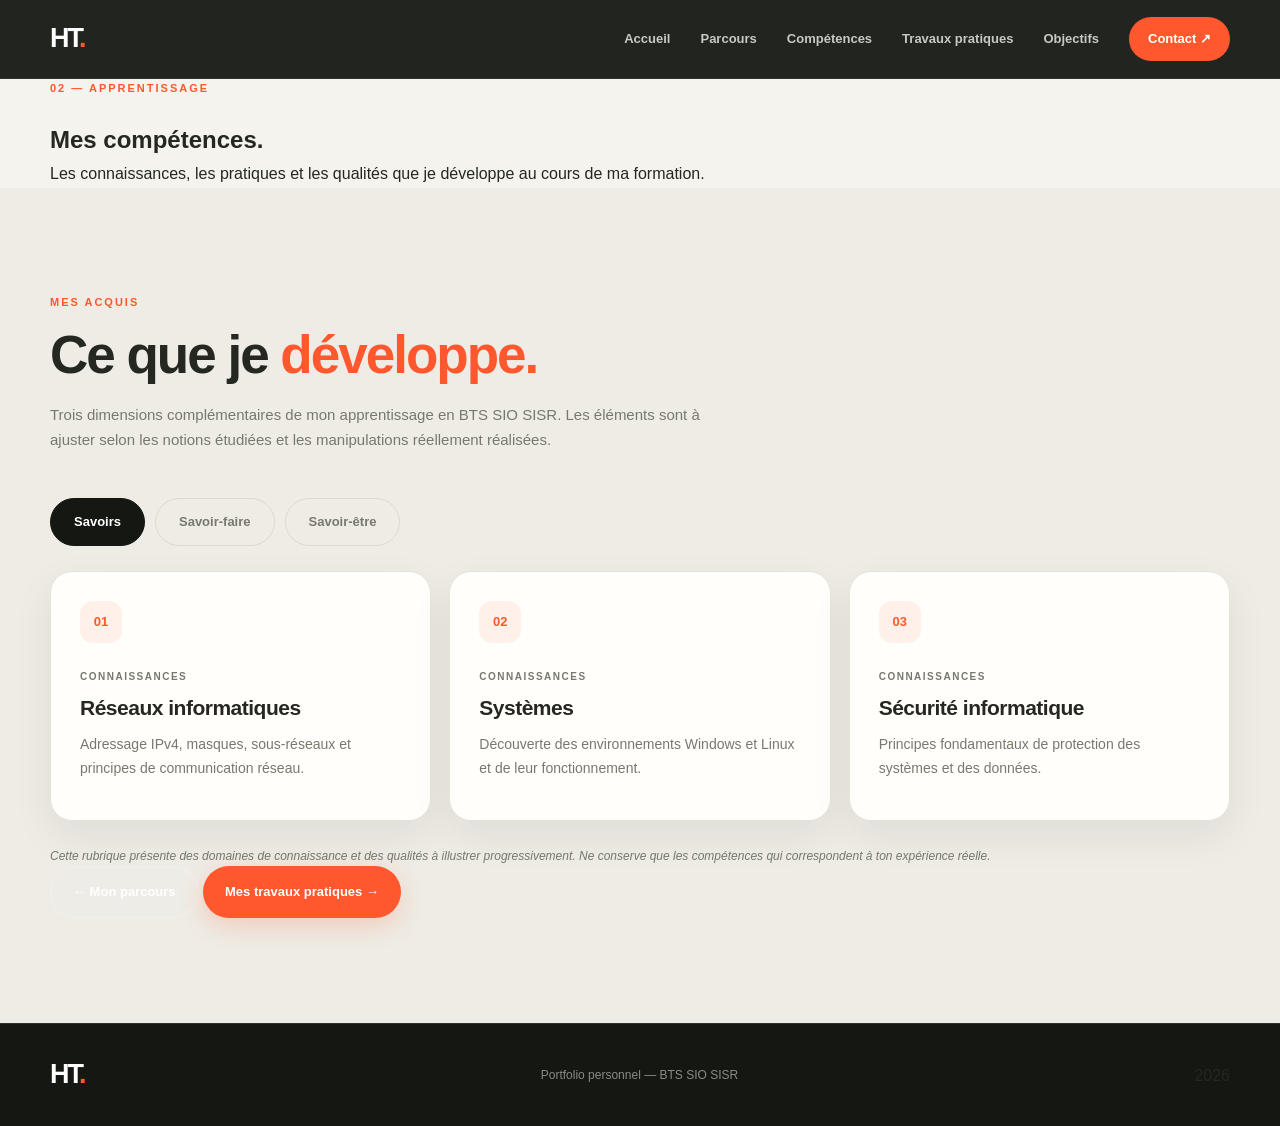
==== competences.html @ de810192 "Add competences.html with initial content" ====
<!DOCTYPE html>
<html lang="fr">
<head>
    <meta charset="UTF-8">
    <meta name="viewport" content="width=device-width, initial-scale=1.0">
    <meta name="description" content="Compétences développées par Hippolyte Tréhorel en BTS SIO SISR.">
    <title>Mes compétences — Hippolyte Tréhorel</title>
    <link rel="stylesheet" href="style.css">
</head>

<body>

<header class="header">
    <div class="container nav-container">
        <a href="index.html" class="logo">HT<span>.</span></a>
        <nav class="navigation" aria-label="Navigation principale">
            <a href="index.html">Accueil</a>
            <a href="parcours.html">Parcours</a>
            <a href="competences.html" class="active">Compétences</a>
            <a href="travaux.html">Travaux pratiques</a>
            <a href="objectifs.html">Objectifs</a>
            <a href="contact.html" class="nav-cta">Contact ↗</a>
        </nav>
    </div>
</header>

<main>

    <section class="page-banner">
        <div class="container">
            <p class="eyebrow">02 — APPRENTISSAGE</p>
            <h1>Mes <span>compétences.</span></h1>
            <p>
                Les connaissances, les pratiques et les qualités
                que je développe au cours de ma formation.
            </p>
        </div>
    </section>

    <section class="section section-soft">
        <div class="container">

            <div class="section-heading">
                <p class="eyebrow">MES ACQUIS</p>
                <h2>Ce que je <span>développe.</span></h2>
                <p class="section-intro">
                    Trois dimensions complémentaires de mon apprentissage
                    en BTS SIO SISR. Les éléments sont à ajuster selon
                    les notions étudiées et les manipulations réellement réalisées.
                </p>
            </div>

            <div class="competence-tabs" role="tablist" aria-label="Catégories de compétences">

                <button class="competence-tab active"
                        id="tab-savoirs"
                        type="button"
                        role="tab"
                        aria-selected="true"
                        aria-controls="panel-savoirs"
                        data-target="panel-savoirs">
                    Savoirs
                </button>

                <button class="competence-tab"
                        id="tab-savoir-faire"
                        type="button"
                        role="tab"
                        aria-selected="false"
                        aria-controls="panel-savoir-faire"
                        data-target="panel-savoir-faire"
                        tabindex="-1">
                    Savoir-faire
                </button>

                <button class="competence-tab"
                        id="tab-savoir-etre"
                        type="button"
                        role="tab"
                        aria-selected="false"
                        aria-controls="panel-savoir-etre"
                        data-target="panel-savoir-etre"
                        tabindex="-1">
                    Savoir-être
                </button>

            </div>

            <div class="competence-panel active"
                 id="panel-savoirs"
                 role="tabpanel"
                 aria-labelledby="tab-savoirs">

                <article class="content-card competence-item">
                    <span class="skill-number">01</span>
                    <p class="card-label">CONNAISSANCES</p>
                    <h3>Réseaux informatiques</h3>
                    <p>Adressage IPv4, masques, sous-réseaux et principes de communication réseau.</p>
                </article>

                <article class="content-card competence-item">
                    <span class="skill-number">02</span>
                    <p class="card-label">CONNAISSANCES</p>
                    <h3>Systèmes</h3>
                    <p>Découverte des environnements Windows et Linux et de leur fonctionnement.</p>
                </article>

                <article class="content-card competence-item">
                    <span class="skill-number">03</span>
                    <p class="card-label">CONNAISSANCES</p>
                    <h3>Sécurité informatique</h3>
                    <p>Principes fondamentaux de protection des systèmes et des données.</p>
                </article>

            </div>

            <div class="competence-panel"
                 id="panel-savoir-faire"
                 role="tabpanel"
                 aria-labelledby="tab-savoir-faire"
                 hidden>

                <article class="content-card competence-item">
                    <span class="skill-number">01</span>
                    <p class="card-label">PRATIQUE</p>
                    <h3>Adressage et configuration réseau</h3>
                    <p>Présenter ici les exercices de calcul et les configurations réseau réellement effectués.</p>
                </article>

                <article class="content-card competence-item">
                    <span class="skill-number">02</span>
                    <p class="card-label">PRATIQUE</p>
                    <h3>Environnement virtualisé</h3>
                    <p>Décrire les installations et manipulations de machines virtuelles réalisées en cours.</p>
                </article>

                <article class="content-card competence-item">
                    <span class="skill-number">03</span>
                    <p class="card-label">PRATIQUE</p>
                    <h3>Diagnostic</h3>
                    <p>Ajouter les outils et méthodes de diagnostic que tu as effectivement utilisés.</p>
                </article>

            </div>

            <div class="competence-panel"
                 id="panel-savoir-etre"
                 role="tabpanel"
                 aria-labelledby="tab-savoir-etre"
                 hidden>

                <article class="content-card competence-item">
                    <span class="skill-number">01</span>
                    <p class="card-label">QUALITÉ</p>
                    <h3>Rigueur</h3>
                    <p>Suivre une méthode et respecter les consignes lors des activités.</p>
                </article>

                <article class="content-card competence-item">
                    <span class="skill-number">02</span>
                    <p class="card-label">QUALITÉ</p>
                    <h3>Esprit d'équipe</h3>
                    <p>Échanger des informations et collaborer pour mener une tâche à bien.</p>
                </article>

                <article class="content-card competence-item">
                    <span class="skill-number">03</span>
                    <p class="card-label">QUALITÉ</p>
                    <h3>Adaptabilité</h3>
                    <p>S'adapter à de nouveaux outils, environnements et situations.</p>
                </article>

            </div>

            <p class="disclaimer">
                Cette rubrique présente des domaines de connaissance et des qualités
                à illustrer progressivement. Ne conserve que les compétences
                qui correspondent à ton expérience réelle.
            </p>

            <div class="page-navigation">
                <a href="parcours.html" class="button button-secondary">← Mon parcours</a>
                <a href="travaux.html" class="button button-primary">Mes travaux pratiques →</a>
            </div>

        </div>
    </section>

</main>

<footer class="footer">
    <div class="container footer-content">
        <a href="index.html" class="logo">HT<span>.</span></a>
        <p>Portfolio personnel — BTS SIO SISR</p>
    </div>
</footer>

<script src="script.js"></script>
</body>
</html>
---- style.css ----
/* =========================================================
   PORTFOLIO — HIPPOlyte TRÉHOREL
   BTS SIO SISR
   Refonte complète — Bento Grid
   ========================================================= */

/* ---------- 1. VARIABLES ---------- */

:root {
    --orange: #ff572e;
    --orange-light: #ff805c;
    --orange-dark: #d83e1c;

    --dark: #151713;
    --dark-soft: #20231e;
    --dark-card: #292d26;

    --cream: #f5f3ed;
    --white: #ffffff;
    --surface: #fffefa;
    --surface-soft: #eeece5;

    --text: #252820;
    --muted: #77796f;
    --border: #e6e3da;

    --radius: 22px;
    --radius-small: 13px;

    --shadow: 0 15px 40px rgba(26, 29, 22, 0.07);
    --shadow-hover: 0 22px 50px rgba(26, 29, 22, 0.13);

    --transition: 0.3s ease;
}

/* ---------- 2. BASE ---------- */

* {
    margin: 0;
    padding: 0;
    box-sizing: border-box;
}

html {
    scroll-behavior: smooth;
    scroll-padding-top: 100px;
}

body {
    font-family: "Segoe UI", Arial, sans-serif;
    background: var(--cream);
    color: var(--text);
    line-height: 1.7;
    overflow-x: hidden;
}

a {
    color: inherit;
    text-decoration: none;
}

button {
    font: inherit;
}

button,
a,
summary {
    -webkit-tap-highlight-color: transparent;
}

button:focus-visible,
a:focus-visible,
summary:focus-visible {
    outline: 3px solid var(--orange);
    outline-offset: 4px;
}

.container {
    width: min(1180px, calc(100% - 48px));
    margin: 0 auto;
}

::selection {
    background: var(--orange);
    color: white;
}

/* ---------- 3. NAVIGATION ---------- */

.header {
    position: sticky;
    top: 0;
    z-index: 1000;
    background: rgba(21, 23, 19, 0.94);
    backdrop-filter: blur(18px);
    border-bottom: 1px solid rgba(255, 255, 255, 0.08);
}

.nav-container {
    min-height: 78px;
    display: flex;
    align-items: center;
    justify-content: space-between;
    gap: 30px;
}

.logo {
    color: white;
    font-size: 27px;
    font-weight: 900;
    letter-spacing: -2px;
}

.logo span {
    color: var(--orange);
}

.navigation {
    display: flex;
    align-items: center;
    gap: 30px;
}

.navigation a {
    position: relative;
    color: #c8c9c2;
    font-size: 13px;
    font-weight: 650;
    transition: color var(--transition);
}

.navigation a:not(.nav-cta)::after {
    content: "";
    position: absolute;
    left: 0;
    bottom: -7px;
    width: 0;
    height: 2px;
    background: var(--orange);
    transition: width var(--transition);
}

.navigation a:hover {
    color: white;
}

.navigation a:hover::after {
    width: 100%;
}

.navigation .nav-cta {
    padding: 11px 19px;
    border-radius: 50px;
    background: var(--orange);
    color: white;
    transition: background var(--transition), transform var(--transition);
}

.navigation .nav-cta:hover {
    background: var(--orange-dark);
    transform: translateY(-3px);
}

/* ---------- 4. ACCUEIL ---------- */

.hero {
    position: relative;
    min-height: 680px;
    padding: 100px 0 35px;
    overflow: hidden;
    color: white;
    background:
        radial-gradient(circle at 80% 30%, rgba(255, 87, 46, 0.17), transparent 32%),
        radial-gradient(circle at 10% 90%, rgba(255, 87, 46, 0.08), transparent 30%),
        var(--dark);
}

.hero::before {
    content: "";
    position: absolute;
    width: 480px;
    height: 480px;
    right: -180px;
    top: 70px;
    border: 1px solid rgba(255, 87, 46, 0.18);
    border-radius: 50%;
    pointer-events: none;
}

.hero::after {
    content: "";
    position: absolute;
    width: 340px;
    height: 340px;
    right: -110px;
    top: 140px;
    border: 1px solid rgba(255, 255, 255, 0.08);
    border-radius: 50%;
    pointer-events: none;
}

.hero-layout {
    position: relative;
    z-index: 2;
    display: grid;
    grid-template-columns: 1.3fr 0.7fr;
    align-items: center;
    gap: 75px;
}

.hero-content {
    max-width: 700px;
}

.eyebrow {
    display: flex;
    align-items: center;
    gap: 11px;
    margin-bottom: 22px;
    color: var(--orange);
    font-size: 11px;
    font-weight: 850;
    letter-spacing: 2px;
    text-transform: uppercase;
}

.status-dot {
    width: 9px;
    height: 9px;
    flex-shrink: 0;
    border-radius: 50%;
    background: var(--orange);
    box-shadow: 0 0 0 5px rgba(255, 87, 46, 0.14);
    animation: pulse 2s infinite;
}

.hero h1 {
    margin-bottom: 20px;
    font-size: clamp(60px, 8vw, 105px);
    line-height: 0.98;
    font-weight: 900;
    letter-spacing: -6px;
}

.hero h1 span {
    color: var(--orange);
}

.hero-role {
    margin-bottom: 20px;
    color: #eeeeea;
    font-size: clamp(19px, 2.3vw, 25px);
    line-height: 1.4;
    font-weight: 650;
}

.hero-description {
    max-width: 540px;
    margin-bottom: 32px;
    color: #aeb0a8;
    font-size: 15px;
}

.hero-actions {
    display: flex;
    flex-wrap: wrap;
    gap: 13px;
}

/* ---------- 5. BOUTONS ---------- */

.button {
    display: inline-flex;
    align-items: center;
    justify-content: center;
    gap: 15px;
    min-height: 52px;
    padding: 13px 22px;
    border-radius: 50px;
    font-size: 13px;
    font-weight: 750;
    transition:
        transform var(--transition),
        background var(--transition),
        box-shadow var(--transition);
}

.button:hover {
    transform: translateY(-4px);
}

.button-primary {
    background: var(--orange);
    color: white;
    box-shadow: 0 8px 25px rgba(255, 87, 46, 0.22);
}

.button-primary:hover {
    background: var(--orange-dark);
    box-shadow: 0 12px 30px rgba(255, 87, 46, 0.3);
}

.button-secondary {
    border: 1px solid rgba(255, 255, 255, 0.2);
    color: white;
    background: rgba(255, 255, 255, 0.04);
}

.button-secondary:hover {
    background: rgba(255, 255, 255, 0.12);
}

/* ---------- 6. CARTE ACCUEIL ---------- */

.hero-card {
    position: relative;
    min-height: 440px;
    padding: 30px;
    display: flex;
    flex-direction: column;
    justify-content: space-between;
    overflow: hidden;
    border: 1px solid rgba(255, 255, 255, 0.12);
    border-radius: 28px;
    background:
        linear-gradient(145deg, rgba(255, 255, 255, 0.1), transparent 60%),
        var(--dark-soft);
    box-shadow: 0 25px 70px rgba(0, 0, 0, 0.2);
    transition: transform 0.4s ease;
}

.hero-card:hover {
    transform: translateY(-9px) rotate(1deg);
}

.hero-card::before {
    content: "";
    position: absolute;
    width: 230px;
    height: 230px;
    right: -90px;
    bottom: 30px;
    border: 35px solid rgba(255, 87, 46, 0.09);
    border-radius: 50%;
}

.card-topline {
    display: flex;
    justify-content: space-between;
    color: #aeb0a8;
    font-size: 10px;
    font-weight: 800;
    letter-spacing: 1.5px;
}

.card-index {
    color: var(--orange);
}

.hero-monogram {
    position: relative;
    z-index: 1;
    color: white;
    font-size: clamp(90px, 12vw, 145px);
    font-weight: 950;
    line-height: 1;
    letter-spacing: -12px;
}

.hero-monogram span {
    color: var(--orange);
}

.hero-card-info {
    position: relative;
    z-index: 1;
}

.card-label {
    margin-bottom: 9px;
    color: var(--muted);
    font-size: 10px;
    font-weight: 850;
    letter-spacing: 1.5px;
}

.hero-card .card-label {
    color: #a4a69e;
}

.hero-card-info h2 {
    font-size: 38px;
    line-height: 1.2;
}

.hero-card-info > p:not(.card-label) {
    color: #d1d2cb;
}

.card-separator {
    width: 100%;
    height: 1px;
    margin: 20px 0;
    background: rgba(255, 255, 255, 0.13);
}

.hero-card-info .orientation {
    color: var(--orange);
    font-size: 14px;
    font-weight: 750;
}

.card-decoration {
    position: relative;
    z-index: 1;
    margin-top: 25px;
    color: #777b70;
    font-size: 9px;
    letter-spacing: 2px;
}

.hero-footer {
    position: relative;
    z-index: 2;
    display: flex;
    justify-content: space-between;
    align-items: center;
    margin-top: 85px;
    padding-top: 22px;
    border-top: 1px solid rgba(255, 255, 255, 0.12);
    color: #999c92;
    font-size: 10px;
    font-weight: 750;
    letter-spacing: 1.5px;
}

.hero-footer a {
    color: white;
    transition: color var(--transition);
}

.hero-footer a:hover {
    color: var(--orange);
}

/* ---------- 7. SECTIONS ---------- */

.section {
    padding: 105px 0;
    background: var(--cream);
}

.section-soft {
    background: var(--surface-soft);
}

.section-heading {
    max-width: 760px;
    margin-bottom: 45px;
}

.section-heading .eyebrow {
    margin-bottom: 14px;
}

.section-heading h2 {
    font-size: clamp(34px, 5vw, 53px);
    line-height: 1.12;
    font-weight: 900;
    letter-spacing: -2px;
}

.section-heading h2 span {
    color: var(--orange);
}

.section-intro {
    max-width: 650px;
    margin-top: 17px;
    color: var(--muted);
    font-size: 15px;
}

/* ---------- 8. PROFIL ---------- */

.profile-layout {
    display: grid;
    grid-template-columns: 1.5fr 0.8fr;
    gap: 25px;
    align-items: stretch;
}

.profile-text {
    padding: 35px;
    border: 1px solid var(--border);
    border-radius: var(--radius);
    background: var(--surface);
    box-shadow: var(--shadow);
}

.profile-text p {
    color: #5d6056;
    font-size: 16px;
}

.profile-text p + p {
    margin-top: 20px;
}

.profile-highlight {
    position: relative;
    display: flex;
    flex-direction: column;
    justify-content: center;
    min-height: 220px;
    padding: 35px;
    overflow: hidden;
    border-radius: var(--radius);
    background: var(--orange);
    color: white;
}

.profile-highlight::after {
    content: "";
    position: absolute;
    width: 190px;
    height: 190px;
    right: -65px;
    bottom: -90px;
    border: 30px solid rgba(255, 255, 255, 0.12);
    border-radius: 50%;
}

.highlight-number {
    position: relative;
    z-index: 1;
    font-size: 65px;
    font-weight: 950;
    letter-spacing: -4px;
    line-height: 1.1;
}

.profile-highlight p {
    position: relative;
    z-index: 1;
    max-width: 240px;
    margin-top: 10px;
    color: rgba(255, 255, 255, 0.9);
    font-size: 14px;
    font-weight: 650;
}

/* ---------- 9. COMPÉTENCES ---------- */

.competence-tabs {
    display: flex;
    flex-wrap: wrap;
    gap: 10px;
    margin-bottom: 25px;
}

.competence-tab {
    padding: 12px 23px;
    border: 1px solid #dcd9d0;
    border-radius: 50px;
    background: transparent;
    color: var(--muted);
    cursor: pointer;
    font-size: 13px;
    font-weight: 750;
    transition: all var(--transition);
}

.competence-tab:hover {
    border-color: var(--orange);
    color: var(--orange);
}

.competence-tab.active {
    border-color: var(--dark);
    background: var(--dark);
    color: white;
}

.competence-panel {
    display: grid;
    grid-template-columns: repeat(3, minmax(0, 1fr));
    gap: 18px;
}

.competence-panel[hidden] {
    display: none !important;
}

.content-card {
    position: relative;
    border: 1px solid var(--border);
    border-radius: var(--radius);
    background: var(--surface);
    box-shadow: var(--shadow);
    transition:
        transform var(--transition),
        box-shadow var(--transition),
        border-color var(--transition);
}

.content-card:hover {
    transform: translateY(-7px);
    border-color: rgba(255, 87, 46, 0.45);
    box-shadow: var(--shadow-hover);
}

.competence-item {
    min-height: 250px;
    padding: 29px;
    overflow: hidden;
}

.skill-number {
    display: inline-flex;
    align-items: center;
    justify-content: center;
    width: 42px;
    height: 42px;
    margin-bottom: 25px;
    border-radius: 13px;
    background: #fff0e9;
    color: var(--orange);
    font-size: 13px;
    font-weight: 900;
}

.competence-item h3 {
    margin-bottom: 12px;
    font-size: 21px;
    line-height: 1.3;
    letter-spacing: -0.5px;
}

.competence-item > p:last-child {
    color: var(--muted);
    font-size: 14px;
}

/* ---------- 10. TRAVAUX PRATIQUES ---------- */

.tp-grid {
    display: grid;
    grid-template-columns: repeat(2, minmax(0, 1fr));
    gap: 18px;
    align-items: start;
}

.tp-card {
    overflow: hidden;
}

.tp-card summary {
    display: grid;
    grid-template-columns: 65px 1fr 35px;
    align-items: center;
    gap: 12px;
    min-height: 105px;
    padding: 22px;
    list-style: none;
    cursor: pointer;
}

.tp-card summary::-webkit-details-marker {
    display: none;
}

.tp-number {
    display: inline-flex;
    align-items: center;
    justify-content: center;
    width: 60px;
    height: 42px;
    border-radius: 10px;
    background: #fff0e9;
    color: var(--orange);
    font-size: 11px;
    font-weight: 900;
}

.tp-title {
    font-size: 16px;
    font-weight: 800;
    line-height: 1.4;
}

.tp-plus {
    display: flex;
    align-items: center;
    justify-content: center;
    width: 32px;
    height: 32px;
    border-radius: 50%;
    background: var(--dark);
    color: white;
    font-size: 20px;
    transition: transform var(--transition), background var(--transition);
}

.tp-card[open] .tp-plus {
    transform: rotate(45deg);
    background: var(--orange);
}

.tp-content {
    padding: 0 25px 25px;
    border-top: 1px solid var(--border);
    animation: appear 0.3s ease;
}

.tp-content p {
    margin-top: 15px;
    color: var(--muted);
    font-size: 14px;
}

.tp-content strong {
    color: var(--text);
}

.tp-content ul {
    margin: 8px 0 10px 20px;
    color: var(--muted);
    font-size: 14px;
}

.tp-content li {
    margin: 5px 0;
    padding-left: 4px;
}

.tp-status {
    display: inline-block;
    margin-top: 18px;
    padding: 7px 12px;
    border-radius: 50px;
    background: #fff0e9;
    color: var(--orange-dark);
    font-size: 10px;
    font-weight: 800;
    letter-spacing: 0.5px;
}

.project-guidance {
    display: flex;
    align-items: flex-start;
    gap: 20px;
    margin-top: 25px;
    padding: 27px;
    border: 1px solid rgba(255, 87, 46, 0.2);
    border-radius: var(--radius);
    background: #fff4ee;
}

.guidance-icon {
    display: flex;
    flex-shrink: 0;
    align-items: center;
    justify-content: center;
    width: 42px;
    height: 42px;
    border-radius: 13px;
    background: var(--orange);
    color: white;
    font-size: 25px;
    font-weight: 700;
}

.project-guidance h3 {
    margin-bottom: 5px;
    font-size: 17px;
}

.project-guidance p {
    color: #77746c;
    font-size: 14px;
}

/* ---------- 11. FORMATION ---------- */

.formation-grid {
    display: grid;
    grid-template-columns: repeat(2, minmax(0, 1fr));
    gap: 18px;
}

.formation-card {
    min-height: 275px;
    padding: 32px;
}

.formation-card h3 {
    max-width: 470px;
    margin-bottom: 15px;
    font-size: 23px;
    line-height: 1.35;
    letter-spacing: -0.7px;
}

.formation-card > p:not(.card-label) {
    margin-top: 10px;
    color: var(--muted);
    font-size: 14px;
}

.formation-card .formation-option {
    display: inline-block;
    padding: 6px 12px;
    border-radius: 50px;
    background: #fff0e9;
    color: var(--orange-dark);
    font-size: 12px;
    font-weight: 800;
}

/* ---------- 12. CERTIFICATIONS ---------- */

.certifications-block {
    margin-top: 70px;
}

.compact-heading {
    margin-bottom: 25px;
}

.compact-heading h3 {
    font-size: 26px;
    font-weight: 850;
    letter-spacing: -0.8px;
}

.certification-list {
    display: grid;
    grid-template-columns: repeat(2, minmax(0, 1fr));
    gap: 15px;
}

.certification-card {
    display: flex;
    align-items: center;
    gap: 20px;
    min-height: 105px;
    padding: 20px;
    border: 1px solid var(--border);
    border-radius: 17px;
    background: var(--surface);
    transition: transform var(--transition), box-shadow var(--transition);
}

.certification-card:hover {
    transform: translateX(5px);
    box-shadow: var(--shadow);
}

.certification-acronym {
    display: flex;
    flex-shrink: 0;
    align-items: center;
    justify-content: center;
    min-width: 76px;
    min-height: 54px;
    padding: 8px;
    border-radius: 12px;
    background: var(--dark);
    color: white;
    font-size: 14px;
    font-weight: 900;
}

.certification-card h4 {
    font-size: 14px;
    line-height: 1.5;
}

/* ---------- 13. OBJECTIFS ---------- */

.objectifs-grid {
    display: grid;
    grid-template-columns: repeat(3, minmax(0, 1fr));
    gap: 18px;
}

.objectif-card {
    min-height: 280px;
    padding: 30px;
    overflow: hidden;
}

.objectif-number {
    display: block;
    margin-bottom: 28px;
    color: var(--orange);
    font-size: 45px;
    font-weight: 950;
    line-height: 1;
    letter-spacing: -3px;
}

.objectif-card h3 {
    margin-bottom: 13px;
    font-size: 21px;
    line-height: 1.3;
}

.objectif-card > p:last-child {
    color: var(--muted);
    font-size: 14px;
}

.disclaimer {
    margin-top: 25px;
    color: var(--muted);
    font-size: 12px;
    font-style: italic;
}

/* ---------- 14. CONTACT ---------- */

.contact-section {
    padding-top: 40px;
    padding-bottom: 100px;
}

.contact-panel {
    position: relative;
    display: flex;
    align-items: center;
    justify-content: space-between;
    gap: 40px;
    padding: 65px;
    overflow: hidden;
    border-radius: 28px;
    background:
        radial-gradient(circle at 90% 10%, rgba(255, 87, 46, 0.2), transparent 30%),
        var(--dark);
    color: white;
}

.contact-panel::after {
    content: "";
    position: absolute;
    right: -100px;
    bottom: -170px;
    width: 350px;
    height: 350px;
    border: 45px solid rgba(255, 87, 46, 0.08);
    border-radius: 50%;
    pointer-events: none;
}

.contact-panel > div,
.contact-panel > a {
    position: relative;
    z-index: 1;
}

.contact-panel h2 {
    margin-bottom: 15px;
    font-size: clamp(34px, 5vw, 52px);
    line-height: 1.1;
    font-weight: 900;
    letter-spacing: -2px;
}

.contact-panel h2 span {
    color: var(--orange);
}

.contact-panel > div > p:last-child {
    max-width: 500px;
    color: #aeb0a8;
    font-size: 14px;
}

/* ---------- 15. FOOTER ---------- */

.footer {
    padding: 28px 0;
    background: var(--dark);
    border-top: 1px solid rgba(255, 255, 255, 0.1);
}

.footer-content {
    display: flex;
    align-items: center;
    justify-content: space-between;
    gap: 20px;
}

.footer-content p {
    color: #898c83;
    font-size: 12px;
}

/* ---------- 16. ANIMATIONS ---------- */

@keyframes pulse {
    0%, 100% {
        box-shadow: 0 0 0 5px rgba(255, 87, 46, 0.14);
    }
    50% {
        box-shadow: 0 0 0 9px rgba(255, 87, 46, 0.03);
    }
}

@keyframes appear {
    from {
        opacity: 0;
        transform: translateY(-8px);
    }
    to {
        opacity: 1;
        transform: translateY(0);
    }
}

/* ---------- 17. RESPONSIVE TABLETTE ---------- */

@media (max-width: 950px) {
    .container {
        width: min(100% - 38px, 760px);
    }

    .navigation {
        gap: 16px;
    }

    .navigation a {
        font-size: 11px;
    }

    .hero {
        padding-top: 75px;
    }

    .hero-layout {
        grid-template-columns: 1fr 0.8fr;
        gap: 30px;
    }

    .hero-card {
        min-height: 390px;
        padding: 23px;
    }

    .hero h1 {
        font-size: clamp(55px, 8vw, 75px);
        letter-spacing: -4px;
    }

    .competence-panel,
    .objectifs-grid {
        grid-template-columns: repeat(2, minmax(0, 1fr));
    }

    .contact-panel {
        padding: 45px;
    }
}

/* ---------- 18. RESPONSIVE MOBILE ---------- */

@media (max-width: 650px) {
    html {
        scroll-padding-top: 125px;
    }

    .container {
        width: calc(100% - 30px);
    }

    .nav-container {
        min-height: auto;
        padding: 14px 0;
        align-items: flex-start;
        flex-direction: column;
        gap: 12px;
    }

    .logo {
        font-size: 24px;
    }

    .navigation {
        width: 100%;
        gap: 8px;
        overflow-x: auto;
        padding-bottom: 5px;
        scrollbar-width: thin;
    }

    .navigation a {
        flex-shrink: 0;
        font-size: 11px;
    }

    .navigation .nav-cta {
        padding: 8px 13px;
    }

    .hero {
        min-height: auto;
        padding: 65px 0 25px;
    }

    .hero-layout {
        grid-template-columns: 1fr;
        gap: 40px;
    }

    .hero h1 {
        font-size: clamp(55px, 15vw, 80px);
        letter-spacing: -4px;
    }

    .hero-role {
        font-size: 19px;
    }

    .hero-description {
        font-size: 14px;
    }

    .hero-card {
        min-height: 340px;
    }

    .hero-monogram {
        font-size: 105px;
    }

    .hero-footer {
        margin-top: 45px;
        gap: 15px;
        font-size: 9px;
    }

    .section {
        padding: 70px 0;
    }

    .section-heading {
        margin-bottom: 30px;
    }

    .section-heading h2 {
        font-size: 35px;
        letter-spacing: -1.5px;
    }

    .profile-layout,
    .competence-panel,
    .tp-grid,
    .formation-grid,
    .certification-list,
    .objectifs-grid {
        grid-template-columns: 1fr;
    }

    .profile-text,
    .profile-highlight {
        padding: 25px;
    }

    .competence-item {
        min-height: auto;
    }

    .tp-card summary {
        grid-template-columns: 58px 1fr 30px;
        gap: 9px;
        padding: 17px;
    }

    .tp-number {
        width: 55px;
    }

    .tp-title {
        font-size: 14px;
    }

    .tp-content {
        padding: 0 18px 20px;
    }

    .project-guidance {
        padding: 20px;
        gap: 13px;
    }

    .formation-card {
        min-height: auto;
        padding: 25px;
    }

    .certifications-block {
        margin-top: 50px;
    }

    .certification-card {
        min-height: 90px;
        gap: 14px;
        padding: 15px;
    }

    .certification-acronym {
        min-width: 68px;
        min-height: 48px;
        font-size: 12px;
    }

    .objectif-card {
        min-height: auto;
    }

    .contact-section {
        padding-top: 10px;
        padding-bottom: 70px;
    }

    .contact-panel {
        align-items: flex-start;
        flex-direction: column;
        padding: 35px 25px;
        gap: 25px;
    }

    .contact-panel h2 {
        font-size: 36px;
    }

    .footer-content {
        align-items: flex-start;
        flex-direction: column;
        gap: 8px;
    }
}

/* ---------- 19. PETITS ÉCRANS ---------- */

@media (max-width: 380px) {
    .hero h1 {
        font-size: 52px;
    }

    .hero-actions {
        flex-direction: column;
        align-items: stretch;
    }

    .button {
        width: 100%;
    }

    .competence-tabs {
        gap: 6px;
    }

    .competence-tab {
        padding: 10px 15px;
        font-size: 12px;
    }

    .section-heading h2 {
        font-size: 31px;
    }
}

/* ---------- 20. ACCESSIBILITÉ ---------- */

@media (prefers-reduced-motion: reduce) {
    *,
    *::before,
    *::after {
        scroll-behavior: auto !important;
        animation-duration: 0.01ms !important;
        animation-iteration-count: 1 !important;
        transition-duration: 0.01ms !important;
    }
}
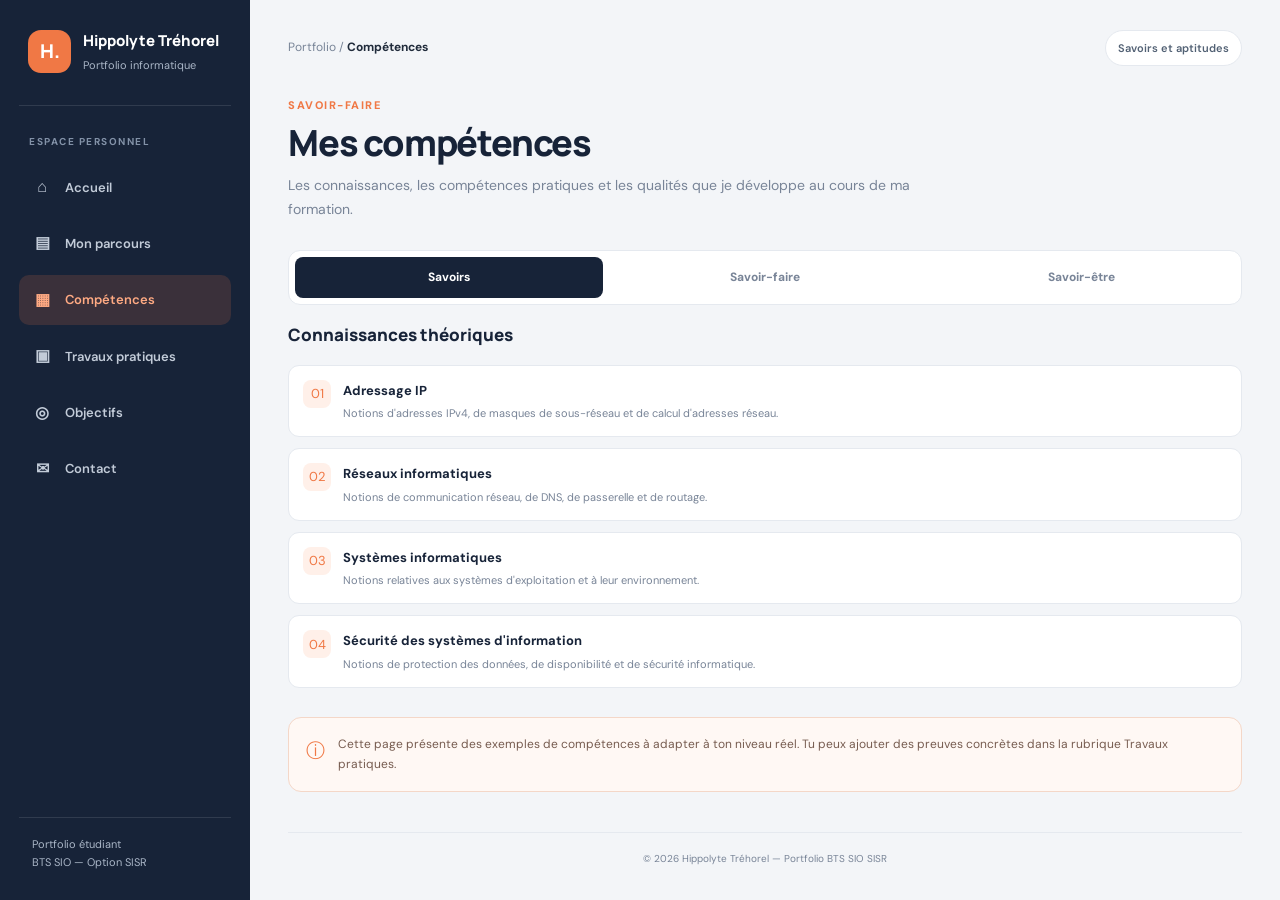
==== commit c3bd974a: "Refactor competences.html structure and content" ====
--- a/competences.html
+++ b/competences.html
@@ -2,200 +2,122 @@
 <!DOCTYPE html>
 <html lang="fr">
 <head>
-    <meta charset="UTF-8">
-    <meta name="viewport" content="width=device-width, initial-scale=1.0">
-    <meta name="description" content="Compétences développées par Hippolyte Tréhorel en BTS SIO SISR.">
-    <title>Mes compétences — Hippolyte Tréhorel</title>
-    <link rel="stylesheet" href="style.css">
+  <meta charset="UTF-8">
+  <meta name="viewport" content="width=device-width, initial-scale=1.0">
+  <meta name="description" content="Compétences d'Hippolyte Tréhorel en BTS SIO SISR.">
+  <title>Compétences | Hippolyte Tréhorel</title>
+  <link rel="stylesheet" href="style.css">
+  <script src="script.js" defer></script>
 </head>
+<body>
+<div class="app-layout">
+  <aside class="sidebar">
+    <a href="index.html" class="brand">
+      <span class="brand-logo">H.</span>
+      <span><span class="brand-name">Hippolyte Tréhorel</span><span class="brand-subtitle">Portfolio informatique</span></span>
+    </a>
+    <p class="nav-caption">Espace personnel</p>
+    <nav class="sidebar-nav">
+      <a href="index.html"><span class="nav-icon">⌂</span>Accueil</a>
+      <a href="parcours.html"><span class="nav-icon">▤</span>Mon parcours</a>
+      <a href="competences.html"><span class="nav-icon">▦</span>Compétences</a>
+      <a href="travaux.html"><span class="nav-icon">▣</span>Travaux pratiques</a>
+      <a href="objectifs.html"><span class="nav-icon">◎</span>Objectifs</a>
+      <a href="contact.html"><span class="nav-icon">✉</span>Contact</a>
+    </nav>
+    <div class="sidebar-bottom">Portfolio étudiant<br>BTS SIO — Option SISR</div>
+  </aside>
 
-<body>
+  <main class="main-content">
+    <header class="topbar">
+      <button class="mobile-menu-button" aria-label="Ouvrir le menu" aria-expanded="false">☰</button>
+      <div class="breadcrumb">Portfolio / <strong>Compétences</strong></div>
+      <div class="topbar-right"><span class="status-pill">Savoirs et aptitudes</span></div>
+    </header>
 
-<header class="header">
-    <div class="container nav-container">
-        <a href="index.html" class="logo">HT<span>.</span></a>
-        <nav class="navigation" aria-label="Navigation principale">
-            <a href="index.html">Accueil</a>
-            <a href="parcours.html">Parcours</a>
-            <a href="competences.html" class="active">Compétences</a>
-            <a href="travaux.html">Travaux pratiques</a>
-            <a href="objectifs.html">Objectifs</a>
-            <a href="contact.html" class="nav-cta">Contact ↗</a>
-        </nav>
-    </div>
-</header>
-
-<main>
-
-    <section class="page-banner">
-        <div class="container">
-            <p class="eyebrow">02 — APPRENTISSAGE</p>
-            <h1>Mes <span>compétences.</span></h1>
-            <p>
-                Les connaissances, les pratiques et les qualités
-                que je développe au cours de ma formation.
-            </p>
-        </div>
+    <section class="page-heading reveal">
+      <div class="page-eyebrow">Savoir-faire</div>
+      <h1>Mes compétences</h1>
+      <p>Les connaissances, les compétences pratiques et les qualités que je développe au cours de ma formation.</p>
     </section>
 
-    <section class="section section-soft">
-        <div class="container">
+    <section class="content-section reveal">
+      <div class="tabs" role="tablist" aria-label="Catégories de compétences">
+        <button class="tab-button active" id="tab-savoirs" type="button" role="tab" aria-selected="true" aria-controls="panel-savoirs" data-target="panel-savoirs">Savoirs</button>
+        <button class="tab-button" id="tab-savoir-faire" type="button" role="tab" aria-selected="false" aria-controls="panel-savoir-faire" data-target="panel-savoir-faire">Savoir-faire</button>
+        <button class="tab-button" id="tab-savoir-etre" type="button" role="tab" aria-selected="false" aria-controls="panel-savoir-etre" data-target="panel-savoir-etre">Savoir-être</button>
+      </div>
 
-            <div class="section-heading">
-                <p class="eyebrow">MES ACQUIS</p>
-                <h2>Ce que je <span>développe.</span></h2>
-                <p class="section-intro">
-                    Trois dimensions complémentaires de mon apprentissage
-                    en BTS SIO SISR. Les éléments sont à ajuster selon
-                    les notions étudiées et les manipulations réellement réalisées.
-                </p>
-            </div>
+      <section class="tab-panel" id="panel-savoirs" role="tabpanel" aria-labelledby="tab-savoirs">
+        <div class="section-title"><h2>Connaissances théoriques</h2></div>
+        <div class="skill-list">
+          <article class="skill-item">
+            <span class="skill-check">01</span>
+            <div><strong>Adressage IP</strong><p>Notions d'adresses IPv4, de masques de sous-réseau et de calcul d'adresses réseau.</p></div>
+          </article>
+          <article class="skill-item">
+            <span class="skill-check">02</span>
+            <div><strong>Réseaux informatiques</strong><p>Notions de communication réseau, de DNS, de passerelle et de routage.</p></div>
+          </article>
+          <article class="skill-item">
+            <span class="skill-check">03</span>
+            <div><strong>Systèmes informatiques</strong><p>Notions relatives aux systèmes d'exploitation et à leur environnement.</p></div>
+          </article>
+          <article class="skill-item">
+            <span class="skill-check">04</span>
+            <div><strong>Sécurité des systèmes d'information</strong><p>Notions de protection des données, de disponibilité et de sécurité informatique.</p></div>
+          </article>
+        </div>
+      </section>
 
-            <div class="competence-tabs" role="tablist" aria-label="Catégories de compétences">
+      <section class="tab-panel" id="panel-savoir-faire" role="tabpanel" aria-labelledby="tab-savoir-faire" hidden>
+        <div class="section-title"><h2>Compétences pratiques</h2></div>
+        <div class="skill-list">
+          <article class="skill-item">
+            <span class="skill-check">01</span>
+            <div><strong>Configuration réseau</strong><p>Réaliser des exercices de configuration et de vérification d'adresses IP.</p></div>
+          </article>
+          <article class="skill-item">
+            <span class="skill-check">02</span>
+            <div><strong>Utilisation du terminal</strong><p>Utiliser des commandes pour consulter et diagnostiquer une configuration réseau.</p></div>
+          </article>
+          <article class="skill-item">
+            <span class="skill-check">03</span>
+            <div><strong>Environnement virtualisé</strong><p>Découvrir l'utilisation de machines virtuelles dans un environnement de formation.</p></div>
+          </article>
+        </div>
+      </section>
 
-                <button class="competence-tab active"
-                        id="tab-savoirs"
-                        type="button"
-                        role="tab"
-                        aria-selected="true"
-                        aria-controls="panel-savoirs"
-                        data-target="panel-savoirs">
-                    Savoirs
-                </button>
-
-                <button class="competence-tab"
-                        id="tab-savoir-faire"
-                        type="button"
-                        role="tab"
-                        aria-selected="false"
-                        aria-controls="panel-savoir-faire"
-                        data-target="panel-savoir-faire"
-                        tabindex="-1">
-                    Savoir-faire
-                </button>
-
-                <button class="competence-tab"
-                        id="tab-savoir-etre"
-                        type="button"
-                        role="tab"
-                        aria-selected="false"
-                        aria-controls="panel-savoir-etre"
-                        data-target="panel-savoir-etre"
-                        tabindex="-1">
-                    Savoir-être
-                </button>
-
-            </div>
-
-            <div class="competence-panel active"
-                 id="panel-savoirs"
-                 role="tabpanel"
-                 aria-labelledby="tab-savoirs">
-
-                <article class="content-card competence-item">
-                    <span class="skill-number">01</span>
-                    <p class="card-label">CONNAISSANCES</p>
-                    <h3>Réseaux informatiques</h3>
-                    <p>Adressage IPv4, masques, sous-réseaux et principes de communication réseau.</p>
-                </article>
-
-                <article class="content-card competence-item">
-                    <span class="skill-number">02</span>
-                    <p class="card-label">CONNAISSANCES</p>
-                    <h3>Systèmes</h3>
-                    <p>Découverte des environnements Windows et Linux et de leur fonctionnement.</p>
-                </article>
-
-                <article class="content-card competence-item">
-                    <span class="skill-number">03</span>
-                    <p class="card-label">CONNAISSANCES</p>
-                    <h3>Sécurité informatique</h3>
-                    <p>Principes fondamentaux de protection des systèmes et des données.</p>
-                </article>
-
-            </div>
-
-            <div class="competence-panel"
-                 id="panel-savoir-faire"
-                 role="tabpanel"
-                 aria-labelledby="tab-savoir-faire"
-                 hidden>
-
-                <article class="content-card competence-item">
-                    <span class="skill-number">01</span>
-                    <p class="card-label">PRATIQUE</p>
-                    <h3>Adressage et configuration réseau</h3>
-                    <p>Présenter ici les exercices de calcul et les configurations réseau réellement effectués.</p>
-                </article>
-
-                <article class="content-card competence-item">
-                    <span class="skill-number">02</span>
-                    <p class="card-label">PRATIQUE</p>
-                    <h3>Environnement virtualisé</h3>
-                    <p>Décrire les installations et manipulations de machines virtuelles réalisées en cours.</p>
-                </article>
-
-                <article class="content-card competence-item">
-                    <span class="skill-number">03</span>
-                    <p class="card-label">PRATIQUE</p>
-                    <h3>Diagnostic</h3>
-                    <p>Ajouter les outils et méthodes de diagnostic que tu as effectivement utilisés.</p>
-                </article>
-
-            </div>
-
-            <div class="competence-panel"
-                 id="panel-savoir-etre"
-                 role="tabpanel"
-                 aria-labelledby="tab-savoir-etre"
-                 hidden>
-
-                <article class="content-card competence-item">
-                    <span class="skill-number">01</span>
-                    <p class="card-label">QUALITÉ</p>
-                    <h3>Rigueur</h3>
-                    <p>Suivre une méthode et respecter les consignes lors des activités.</p>
-                </article>
-
-                <article class="content-card competence-item">
-                    <span class="skill-number">02</span>
-                    <p class="card-label">QUALITÉ</p>
-                    <h3>Esprit d'équipe</h3>
-                    <p>Échanger des informations et collaborer pour mener une tâche à bien.</p>
-                </article>
-
-                <article class="content-card competence-item">
-                    <span class="skill-number">03</span>
-                    <p class="card-label">QUALITÉ</p>
-                    <h3>Adaptabilité</h3>
-                    <p>S'adapter à de nouveaux outils, environnements et situations.</p>
-                </article>
-
-            </div>
-
-            <p class="disclaimer">
-                Cette rubrique présente des domaines de connaissance et des qualités
-                à illustrer progressivement. Ne conserve que les compétences
-                qui correspondent à ton expérience réelle.
-            </p>
-
-            <div class="page-navigation">
-                <a href="parcours.html" class="button button-secondary">← Mon parcours</a>
-                <a href="travaux.html" class="button button-primary">Mes travaux pratiques →</a>
-            </div>
-
+      <section class="tab-panel" id="panel-savoir-etre" role="tabpanel" aria-labelledby="tab-savoir-etre" hidden>
+        <div class="section-title"><h2>Qualités professionnelles</h2></div>
+        <div class="skill-list">
+          <article class="skill-item">
+            <span class="skill-check">01</span>
+            <div><strong>Rigueur</strong><p>Appliquer une méthode de travail organisée et attentive aux détails.</p></div>
+          </article>
+          <article class="skill-item">
+            <span class="skill-check">02</span>
+            <div><strong>Esprit d'équipe</strong><p>Échanger et collaborer avec les autres dans le cadre d'un travail collectif.</p></div>
+          </article>
+          <article class="skill-item">
+            <span class="skill-check">03</span>
+            <div><strong>Adaptabilité</strong><p>S'adapter à de nouvelles situations et à de nouveaux environnements.</p></div>
+          </article>
+          <article class="skill-item">
+            <span class="skill-check">04</span>
+            <div><strong>Sens des responsabilités</strong><p>Prendre en compte les consignes et les exigences d'une mission.</p></div>
+          </article>
         </div>
+      </section>
     </section>
 
-</main>
+    <div class="info-banner content-section reveal">
+      <span class="info-banner-icon">ⓘ</span>
+      <p>Cette page présente des exemples de compétences à adapter à ton niveau réel. Tu peux ajouter des preuves concrètes dans la rubrique Travaux pratiques.</p>
+    </div>
 
-<footer class="footer">
-    <div class="container footer-content">
-        <a href="index.html" class="logo">HT<span>.</span></a>
-        <p>Portfolio personnel — BTS SIO SISR</p>
-    </div>
-</footer>
-
-<script src="script.js"></script>
+    <footer class="footer">© <span class="current-year"></span> Hippolyte Tréhorel — Portfolio BTS SIO SISR</footer>
+  </main>
+</div>
 </body>
 </html>
--- a/style.css
+++ b/style.css
@@ -1,1288 +1,999 @@
 
-/* =========================================================
-   PORTFOLIO — HIPPOlyte TRÉHOREL
-   BTS SIO SISR
-   Refonte complète — Bento Grid
-   ========================================================= */
-
-/* ---------- 1. VARIABLES ---------- */
+@import url('https://fonts.googleapis.com/css2?family=DM+Sans:wght@400;500;600;700&family=Manrope:wght@400;500;600;700;800&display=swap');
 
 :root {
-    --orange: #ff572e;
-    --orange-light: #ff805c;
-    --orange-dark: #d83e1c;
-
-    --dark: #151713;
-    --dark-soft: #20231e;
-    --dark-card: #292d26;
-
-    --cream: #f5f3ed;
-    --white: #ffffff;
-    --surface: #fffefa;
-    --surface-soft: #eeece5;
-
-    --text: #252820;
-    --muted: #77796f;
-    --border: #e6e3da;
-
-    --radius: 22px;
-    --radius-small: 13px;
-
-    --shadow: 0 15px 40px rgba(26, 29, 22, 0.07);
-    --shadow-hover: 0 22px 50px rgba(26, 29, 22, 0.13);
-
-    --transition: 0.3s ease;
-}
-
-/* ---------- 2. BASE ---------- */
+  --navy: #172338;
+  --navy-soft: #263B56;
+  --orange: #F07845;
+  --orange-light: #FFF0E9;
+  --background: #F3F5F8;
+  --surface: #FFFFFF;
+  --text: #202B3B;
+  --muted: #788497;
+  --border: #E5E9EF;
+  --success: #24856B;
+  --sidebar-width: 250px;
+  --radius: 16px;
+  --shadow: 0 8px 28px rgba(23, 35, 56, .055);
+}
 
 * {
-    margin: 0;
-    padding: 0;
-    box-sizing: border-box;
+  margin: 0;
+  padding: 0;
+  box-sizing: border-box;
 }
 
 html {
-    scroll-behavior: smooth;
-    scroll-padding-top: 100px;
+  scroll-behavior: smooth;
 }
 
 body {
-    font-family: "Segoe UI", Arial, sans-serif;
-    background: var(--cream);
-    color: var(--text);
-    line-height: 1.7;
-    overflow-x: hidden;
+  min-height: 100vh;
+  background: var(--background);
+  color: var(--text);
+  font-family: 'DM Sans', sans-serif;
+  line-height: 1.65;
 }
 
 a {
-    color: inherit;
-    text-decoration: none;
+  color: inherit;
+  text-decoration: none;
 }
 
 button {
-    font: inherit;
-}
-
-button,
-a,
-summary {
-    -webkit-tap-highlight-color: transparent;
-}
-
-button:focus-visible,
-a:focus-visible,
-summary:focus-visible {
-    outline: 3px solid var(--orange);
-    outline-offset: 4px;
-}
-
-.container {
-    width: min(1180px, calc(100% - 48px));
-    margin: 0 auto;
-}
-
-::selection {
-    background: var(--orange);
-    color: white;
-}
-
-/* ---------- 3. NAVIGATION ---------- */
-
-.header {
-    position: sticky;
-    top: 0;
-    z-index: 1000;
-    background: rgba(21, 23, 19, 0.94);
-    backdrop-filter: blur(18px);
-    border-bottom: 1px solid rgba(255, 255, 255, 0.08);
-}
-
-.nav-container {
-    min-height: 78px;
-    display: flex;
-    align-items: center;
-    justify-content: space-between;
-    gap: 30px;
-}
-
-.logo {
-    color: white;
+  font: inherit;
+}
+
+button, a {
+  -webkit-tap-highlight-color: transparent;
+}
+
+.app-layout {
+  min-height: 100vh;
+}
+
+/* MENU LATERAL */
+
+.sidebar {
+  position: fixed;
+  inset: 0 auto 0 0;
+  width: var(--sidebar-width);
+  padding: 28px 19px;
+  background: var(--navy);
+  color: white;
+  display: flex;
+  flex-direction: column;
+  z-index: 100;
+  transition: transform .3s ease;
+}
+
+.brand {
+  display: flex;
+  align-items: center;
+  gap: 12px;
+  padding: 0 9px 30px;
+  border-bottom: 1px solid rgba(255,255,255,.11);
+}
+
+.brand-logo {
+  width: 43px;
+  height: 43px;
+  display: grid;
+  place-items: center;
+  border-radius: 13px;
+  background: var(--orange);
+  color: white;
+  font-family: 'Manrope', sans-serif;
+  font-size: 19px;
+  font-weight: 800;
+}
+
+.brand-name {
+  font-family: 'Manrope', sans-serif;
+  font-size: 15px;
+  font-weight: 800;
+}
+
+.brand-subtitle {
+  display: block;
+  margin-top: 2px;
+  color: #AAB6C7;
+  font-size: 11px;
+}
+
+.nav-caption {
+  margin: 28px 10px 12px;
+  color: #8392A8;
+  font-size: 10px;
+  font-weight: 700;
+  letter-spacing: 1.5px;
+  text-transform: uppercase;
+}
+
+.sidebar-nav {
+  display: flex;
+  flex-direction: column;
+  gap: 6px;
+}
+
+.sidebar-nav a {
+  display: flex;
+  align-items: center;
+  gap: 13px;
+  padding: 12px 13px;
+  border-radius: 10px;
+  color: #C2CBD8;
+  font-size: 13px;
+  font-weight: 600;
+  transition: background .2s ease, color .2s ease, transform .2s ease;
+}
+
+.sidebar-nav a:hover {
+  background: rgba(255,255,255,.08);
+  color: white;
+  transform: translateX(3px);
+}
+
+.sidebar-nav a.active {
+  background: rgba(240,120,69,.16);
+  color: #FFAA83;
+}
+
+.nav-icon {
+  width: 20px;
+  text-align: center;
+  font-size: 16px;
+}
+
+.sidebar-bottom {
+  margin-top: auto;
+  padding: 17px 13px 0;
+  border-top: 1px solid rgba(255,255,255,.11);
+  color: #AAB6C7;
+  font-size: 11px;
+  line-height: 1.7;
+}
+
+/* CONTENU PRINCIPAL */
+
+.main-content {
+  min-height: 100vh;
+  margin-left: var(--sidebar-width);
+  padding: 30px 38px 25px;
+}
+
+.topbar {
+  display: flex;
+  justify-content: space-between;
+  align-items: center;
+  gap: 20px;
+  margin-bottom: 30px;
+}
+
+.breadcrumb {
+  color: var(--muted);
+  font-size: 12px;
+}
+
+.breadcrumb strong {
+  color: var(--text);
+  font-weight: 700;
+}
+
+.topbar-right {
+  display: flex;
+  align-items: center;
+  gap: 10px;
+}
+
+.status-pill {
+  display: inline-flex;
+  align-items: center;
+  gap: 8px;
+  padding: 8px 12px;
+  border: 1px solid var(--border);
+  border-radius: 30px;
+  background: white;
+  color: #526174;
+  font-size: 11px;
+  font-weight: 600;
+}
+
+.status-dot {
+  width: 7px;
+  height: 7px;
+  border-radius: 50%;
+  background: var(--success);
+}
+
+.mobile-menu-button {
+  display: none;
+  width: 42px;
+  height: 42px;
+  border: 1px solid var(--border);
+  border-radius: 11px;
+  background: white;
+  color: var(--navy);
+  cursor: pointer;
+  font-size: 20px;
+}
+
+.page-heading {
+  margin-bottom: 26px;
+}
+
+.page-eyebrow {
+  margin-bottom: 7px;
+  color: var(--orange);
+  font-size: 11px;
+  font-weight: 800;
+  letter-spacing: 1.5px;
+  text-transform: uppercase;
+}
+
+.page-heading h1 {
+  color: var(--navy);
+  font-family: 'Manrope', sans-serif;
+  font-size: clamp(26px, 3vw, 36px);
+  font-weight: 800;
+  letter-spacing: -1.2px;
+  line-height: 1.2;
+}
+
+.page-heading p {
+  max-width: 680px;
+  margin-top: 10px;
+  color: var(--muted);
+  font-size: 14px;
+}
+
+/* ACCUEIL */
+
+.welcome-card {
+  position: relative;
+  overflow: hidden;
+  display: flex;
+  align-items: center;
+  justify-content: space-between;
+  gap: 30px;
+  min-height: 260px;
+  padding: 36px;
+  border-radius: 20px;
+  background: var(--navy);
+  color: white;
+  box-shadow: var(--shadow);
+}
+
+.welcome-card::after {
+  position: absolute;
+  top: -110px;
+  right: -70px;
+  width: 320px;
+  height: 320px;
+  border: 1px solid rgba(255,255,255,.10);
+  border-radius: 50%;
+  content: "";
+}
+
+.welcome-card::before {
+  position: absolute;
+  top: -55px;
+  right: -15px;
+  width: 210px;
+  height: 210px;
+  border: 1px solid rgba(255,255,255,.10);
+  border-radius: 50%;
+  content: "";
+}
+
+.welcome-content {
+  position: relative;
+  z-index: 1;
+  max-width: 620px;
+}
+
+.welcome-label {
+  color: #FFAA83;
+  font-size: 11px;
+  font-weight: 800;
+  letter-spacing: 1.6px;
+  text-transform: uppercase;
+}
+
+.welcome-card h2 {
+  margin: 13px 0;
+  font-family: 'Manrope', sans-serif;
+  font-size: clamp(27px, 4vw, 39px);
+  font-weight: 800;
+  line-height: 1.2;
+}
+
+.welcome-card p {
+  max-width: 540px;
+  color: #C5CEDA;
+  font-size: 14px;
+}
+
+.welcome-actions {
+  display: flex;
+  flex-wrap: wrap;
+  gap: 10px;
+  margin-top: 23px;
+}
+
+.welcome-visual {
+  position: relative;
+  z-index: 1;
+  display: grid;
+  flex: 0 0 145px;
+  width: 145px;
+  height: 145px;
+  place-items: center;
+  border: 1px solid rgba(255,255,255,.18);
+  border-radius: 35px;
+  background: rgba(255,255,255,.07);
+  color: var(--orange);
+  font-family: 'Manrope', sans-serif;
+  font-size: 42px;
+  font-weight: 800;
+}
+
+/* BOUTONS */
+
+.btn {
+  display: inline-flex;
+  align-items: center;
+  justify-content: center;
+  gap: 8px;
+  min-height: 42px;
+  padding: 10px 17px;
+  border: 1px solid transparent;
+  border-radius: 9px;
+  font-size: 12px;
+  font-weight: 700;
+  transition: transform .2s ease, background .2s ease, box-shadow .2s ease;
+  cursor: pointer;
+}
+
+.btn:hover {
+  transform: translateY(-2px);
+}
+
+.btn-primary {
+  background: var(--orange);
+  color: white;
+  box-shadow: 0 5px 14px rgba(240,120,69,.22);
+}
+
+.btn-primary:hover {
+  background: #DF6635;
+}
+
+.btn-light {
+  border-color: rgba(255,255,255,.2);
+  background: rgba(255,255,255,.08);
+  color: white;
+}
+
+.btn-light:hover {
+  background: rgba(255,255,255,.15);
+}
+
+.btn-outline {
+  border-color: var(--border);
+  background: white;
+  color: var(--navy);
+}
+
+.btn-outline:hover {
+  border-color: var(--orange);
+  color: var(--orange);
+}
+
+/* CARTES ET GRILLES */
+
+.content-section {
+  margin-top: 29px;
+}
+
+.section-title {
+  display: flex;
+  justify-content: space-between;
+  align-items: center;
+  gap: 15px;
+  margin-bottom: 15px;
+}
+
+.section-title h2 {
+  color: var(--navy);
+  font-family: 'Manrope', sans-serif;
+  font-size: 17px;
+  font-weight: 800;
+}
+
+.section-title span {
+  color: var(--muted);
+  font-size: 11px;
+}
+
+.stats-grid {
+  display: grid;
+  grid-template-columns: repeat(3, minmax(0, 1fr));
+  gap: 15px;
+  margin-top: 20px;
+}
+
+.stat-card,
+.content-card {
+  border: 1px solid var(--border);
+  border-radius: var(--radius);
+  background: var(--surface);
+  box-shadow: var(--shadow);
+}
+
+.stat-card {
+  padding: 19px;
+}
+
+.stat-top {
+  display: flex;
+  align-items: center;
+  justify-content: space-between;
+  gap: 10px;
+}
+
+.stat-icon {
+  display: grid;
+  width: 38px;
+  height: 38px;
+  place-items: center;
+  border-radius: 11px;
+  background: var(--orange-light);
+  color: var(--orange);
+  font-size: 17px;
+}
+
+.stat-card h3 {
+  margin-top: 14px;
+  color: var(--navy);
+  font-family: 'Manrope', sans-serif;
+  font-size: 21px;
+  font-weight: 800;
+}
+
+.stat-card p {
+  color: var(--muted);
+  font-size: 11px;
+}
+
+.card-grid {
+  display: grid;
+  grid-template-columns: repeat(2, minmax(0, 1fr));
+  gap: 16px;
+}
+
+.content-card {
+  padding: 21px;
+  transition: transform .22s ease, box-shadow .22s ease, border-color .22s ease;
+}
+
+.content-card:hover {
+  transform: translateY(-3px);
+  border-color: #D7DDE6;
+  box-shadow: 0 12px 30px rgba(23,35,56,.09);
+}
+
+.content-card h3 {
+  margin-bottom: 8px;
+  color: var(--navy);
+  font-family: 'Manrope', sans-serif;
+  font-size: 15px;
+  font-weight: 800;
+}
+
+.content-card p {
+  color: var(--muted);
+  font-size: 12px;
+}
+
+.card-icon {
+  display: grid;
+  width: 40px;
+  height: 40px;
+  margin-bottom: 15px;
+  place-items: center;
+  border-radius: 12px;
+  background: #EEF2F7;
+  color: var(--navy-soft);
+  font-size: 18px;
+}
+
+.card-link {
+  display: inline-flex;
+  align-items: center;
+  gap: 7px;
+  margin-top: 16px;
+  color: var(--orange);
+  font-size: 12px;
+  font-weight: 800;
+}
+
+.card-link:hover {
+  text-decoration: underline;
+}
+
+/* BANDEAUX ET BLOCS */
+
+.info-banner {
+  display: flex;
+  align-items: flex-start;
+  gap: 13px;
+  margin-bottom: 20px;
+  padding: 17px;
+  border: 1px solid #F4D7C8;
+  border-radius: 13px;
+  background: #FFF8F4;
+}
+
+.info-banner-icon {
+  color: var(--orange);
+  font-size: 19px;
+}
+
+.info-banner p {
+  color: #775C50;
+  font-size: 12px;
+}
+
+/* FORMATION ET CERTIFICATIONS */
+
+.timeline {
+  position: relative;
+  display: grid;
+  gap: 15px;
+}
+
+.timeline-item {
+  position: relative;
+  padding: 20px 22px 20px 25px;
+  border: 1px solid var(--border);
+  border-left: 3px solid var(--orange);
+  border-radius: 13px;
+  background: white;
+  box-shadow: var(--shadow);
+}
+
+.timeline-item h3 {
+  color: var(--navy);
+  font-family: 'Manrope', sans-serif;
+  font-size: 15px;
+}
+
+.timeline-item .institution {
+  margin-top: 5px;
+  color: var(--orange);
+  font-size: 12px;
+  font-weight: 700;
+}
+
+.timeline-item p {
+  margin-top: 9px;
+  color: var(--muted);
+  font-size: 12px;
+}
+
+.tag-list {
+  display: flex;
+  flex-wrap: wrap;
+  gap: 8px;
+  margin-top: 13px;
+}
+
+.tag {
+  display: inline-flex;
+  align-items: center;
+  padding: 6px 10px;
+  border: 1px solid var(--border);
+  border-radius: 7px;
+  background: #F8F9FB;
+  color: #536174;
+  font-size: 10px;
+  font-weight: 700;
+}
+
+.certification-grid {
+  display: grid;
+  grid-template-columns: repeat(3, minmax(0, 1fr));
+  gap: 13px;
+}
+
+.certification-card {
+  padding: 17px;
+  border: 1px solid var(--border);
+  border-radius: 13px;
+  background: white;
+  box-shadow: var(--shadow);
+}
+
+.certification-card strong {
+  display: block;
+  color: var(--navy);
+  font-size: 14px;
+}
+
+.certification-card span {
+  display: block;
+  margin-top: 5px;
+  color: var(--muted);
+  font-size: 11px;
+}
+
+/* COMPETENCES */
+
+.tabs {
+  display: flex;
+  flex-wrap: wrap;
+  gap: 8px;
+  margin-bottom: 16px;
+  padding: 6px;
+  border: 1px solid var(--border);
+  border-radius: 12px;
+  background: white;
+}
+
+.tab-button {
+  flex: 1;
+  min-width: 120px;
+  padding: 11px 14px;
+  border: 0;
+  border-radius: 8px;
+  background: transparent;
+  color: var(--muted);
+  font-size: 12px;
+  font-weight: 700;
+  cursor: pointer;
+  transition: background .2s ease, color .2s ease;
+}
+
+.tab-button:hover {
+  background: #F5F6F8;
+}
+
+.tab-button.active {
+  background: var(--navy);
+  color: white;
+}
+
+.tab-panel[hidden] {
+  display: none;
+}
+
+.skill-list {
+  display: grid;
+  gap: 11px;
+}
+
+.skill-item {
+  display: flex;
+  align-items: flex-start;
+  gap: 12px;
+  padding: 14px;
+  border: 1px solid var(--border);
+  border-radius: 11px;
+  background: white;
+}
+
+.skill-check {
+  display: grid;
+  flex: 0 0 28px;
+  width: 28px;
+  height: 28px;
+  place-items: center;
+  border-radius: 8px;
+  background: var(--orange-light);
+  color: var(--orange);
+  font-size: 13px;
+}
+
+.skill-item strong {
+  display: block;
+  color: var(--navy);
+  font-size: 13px;
+}
+
+.skill-item p {
+  margin-top: 3px;
+  color: var(--muted);
+  font-size: 11px;
+}
+
+/* TRAVAUX PRATIQUES */
+
+.tp-list {
+  display: grid;
+  gap: 12px;
+}
+
+.tp-card {
+  overflow: hidden;
+  border: 1px solid var(--border);
+  border-radius: 13px;
+  background: white;
+  box-shadow: var(--shadow);
+}
+
+.tp-card summary {
+  display: flex;
+  align-items: center;
+  justify-content: space-between;
+  gap: 15px;
+  padding: 18px 20px;
+  color: var(--navy);
+  font-size: 13px;
+  font-weight: 800;
+  cursor: pointer;
+  list-style: none;
+}
+
+.tp-card summary::-webkit-details-marker {
+  display: none;
+}
+
+.tp-card summary::after {
+  color: var(--orange);
+  content: "+";
+  font-size: 21px;
+}
+
+.tp-card[open] summary::after {
+  content: "−";
+}
+
+.tp-content {
+  padding: 0 20px 20px;
+  border-top: 1px solid var(--border);
+}
+
+.tp-content p {
+  margin-top: 13px;
+  color: var(--muted);
+  font-size: 12px;
+}
+
+.tp-content h4 {
+  margin-top: 15px;
+  color: var(--navy);
+  font-size: 12px;
+}
+
+/* OBJECTIFS */
+
+.objective-number {
+  display: grid;
+  width: 35px;
+  height: 35px;
+  margin-bottom: 13px;
+  place-items: center;
+  border-radius: 10px;
+  background: var(--orange-light);
+  color: var(--orange);
+  font-size: 13px;
+  font-weight: 800;
+}
+
+.objective-period {
+  display: inline-block;
+  margin-bottom: 9px;
+  color: var(--orange);
+  font-size: 10px;
+  font-weight: 800;
+  letter-spacing: 1px;
+  text-transform: uppercase;
+}
+
+/* CONTACT */
+
+.contact-panel {
+  display: grid;
+  grid-template-columns: 1.1fr .9fr;
+  gap: 20px;
+}
+
+.contact-main {
+  padding: 27px;
+  border-radius: 17px;
+  background: var(--navy);
+  color: white;
+}
+
+.contact-main h2 {
+  font-family: 'Manrope', sans-serif;
+  font-size: 22px;
+}
+
+.contact-main p {
+  margin-top: 10px;
+  color: #C5CEDA;
+  font-size: 13px;
+}
+
+.contact-main .btn {
+  margin-top: 20px;
+}
+
+.contact-methods {
+  display: grid;
+  gap: 12px;
+}
+
+.contact-method {
+  display: flex;
+  align-items: center;
+  gap: 13px;
+  padding: 17px;
+  border: 1px solid var(--border);
+  border-radius: 13px;
+  background: white;
+}
+
+.contact-method-icon {
+  display: grid;
+  flex: 0 0 40px;
+  width: 40px;
+  height: 40px;
+  place-items: center;
+  border-radius: 11px;
+  background: var(--orange-light);
+  color: var(--orange);
+}
+
+.contact-method strong {
+  display: block;
+  color: var(--navy);
+  font-size: 12px;
+}
+
+.contact-method span {
+  display: block;
+  margin-top: 3px;
+  color: var(--muted);
+  font-size: 11px;
+  overflow-wrap: anywhere;
+}
+
+/* PIED DE PAGE */
+
+.footer {
+  margin-top: 40px;
+  padding: 18px 0 5px;
+  border-top: 1px solid var(--border);
+  color: var(--muted);
+  font-size: 10px;
+  text-align: center;
+}
+
+/* ANIMATIONS */
+
+.reveal {
+  opacity: 0;
+  transform: translateY(13px);
+  transition: opacity .55s ease, transform .55s ease;
+}
+
+.reveal.is-visible {
+  opacity: 1;
+  transform: translateY(0);
+}
+
+@media (prefers-reduced-motion: reduce) {
+  html {
+    scroll-behavior: auto;
+  }
+
+  *, *::before, *::after {
+    animation-duration: .01ms !important;
+    transition-duration: .01ms !important;
+  }
+
+  .reveal {
+    opacity: 1;
+    transform: none;
+  }
+}
+
+/* RESPONSIVE */
+
+@media (max-width: 1050px) {
+  .main-content {
+    padding: 25px;
+  }
+
+  .certification-grid {
+    grid-template-columns: repeat(2, minmax(0, 1fr));
+  }
+}
+
+@media (max-width: 780px) {
+  :root {
+    --sidebar-width: 250px;
+  }
+
+  .sidebar {
+    transform: translateX(-100%);
+    box-shadow: 15px 0 35px rgba(0,0,0,.15);
+  }
+
+  .sidebar.open {
+    transform: translateX(0);
+  }
+
+  .main-content {
+    margin-left: 0;
+    padding: 19px 16px 25px;
+  }
+
+  .mobile-menu-button {
+    display: grid;
+    place-items: center;
+  }
+
+  .topbar {
+    margin-bottom: 22px;
+  }
+
+  .welcome-card {
+    align-items: flex-start;
+    padding: 25px;
+  }
+
+  .welcome-visual {
+    flex-basis: 90px;
+    width: 90px;
+    height: 90px;
+    border-radius: 23px;
+    font-size: 29px;
+  }
+
+  .stats-grid {
+    grid-template-columns: 1fr;
+  }
+
+  .contact-panel {
+    grid-template-columns: 1fr;
+  }
+}
+
+@media (max-width: 560px) {
+  .card-grid,
+  .certification-grid {
+    grid-template-columns: 1fr;
+  }
+
+  .welcome-card {
+    flex-direction: column;
+  }
+
+  .welcome-visual {
+    display: none;
+  }
+
+  .welcome-card h2 {
     font-size: 27px;
-    font-weight: 900;
-    letter-spacing: -2px;
-}
-
-.logo span {
-    color: var(--orange);
-}
-
-.navigation {
-    display: flex;
-    align-items: center;
-    gap: 30px;
-}
-
-.navigation a {
-    position: relative;
-    color: #c8c9c2;
-    font-size: 13px;
-    font-weight: 650;
-    transition: color var(--transition);
-}
-
-.navigation a:not(.nav-cta)::after {
-    content: "";
-    position: absolute;
-    left: 0;
-    bottom: -7px;
-    width: 0;
-    height: 2px;
-    background: var(--orange);
-    transition: width var(--transition);
-}
-
-.navigation a:hover {
-    color: white;
-}
-
-.navigation a:hover::after {
+  }
+
+  .page-heading h1 {
+    font-size: 27px;
+  }
+
+  .status-pill {
+    display: none;
+  }
+
+  .tabs {
+    flex-direction: column;
+  }
+
+  .tab-button {
     width: 100%;
-}
-
-.navigation .nav-cta {
-    padding: 11px 19px;
-    border-radius: 50px;
-    background: var(--orange);
-    color: white;
-    transition: background var(--transition), transform var(--transition);
-}
-
-.navigation .nav-cta:hover {
-    background: var(--orange-dark);
-    transform: translateY(-3px);
-}
-
-/* ---------- 4. ACCUEIL ---------- */
-
-.hero {
-    position: relative;
-    min-height: 680px;
-    padding: 100px 0 35px;
-    overflow: hidden;
-    color: white;
-    background:
-        radial-gradient(circle at 80% 30%, rgba(255, 87, 46, 0.17), transparent 32%),
-        radial-gradient(circle at 10% 90%, rgba(255, 87, 46, 0.08), transparent 30%),
-        var(--dark);
-}
-
-.hero::before {
-    content: "";
-    position: absolute;
-    width: 480px;
-    height: 480px;
-    right: -180px;
-    top: 70px;
-    border: 1px solid rgba(255, 87, 46, 0.18);
-    border-radius: 50%;
-    pointer-events: none;
-}
-
-.hero::after {
-    content: "";
-    position: absolute;
-    width: 340px;
-    height: 340px;
-    right: -110px;
-    top: 140px;
-    border: 1px solid rgba(255, 255, 255, 0.08);
-    border-radius: 50%;
-    pointer-events: none;
-}
-
-.hero-layout {
-    position: relative;
-    z-index: 2;
-    display: grid;
-    grid-template-columns: 1.3fr 0.7fr;
-    align-items: center;
-    gap: 75px;
-}
-
-.hero-content {
-    max-width: 700px;
-}
-
-.eyebrow {
-    display: flex;
-    align-items: center;
-    gap: 11px;
-    margin-bottom: 22px;
-    color: var(--orange);
-    font-size: 11px;
-    font-weight: 850;
-    letter-spacing: 2px;
-    text-transform: uppercase;
-}
-
-.status-dot {
-    width: 9px;
-    height: 9px;
-    flex-shrink: 0;
-    border-radius: 50%;
-    background: var(--orange);
-    box-shadow: 0 0 0 5px rgba(255, 87, 46, 0.14);
-    animation: pulse 2s infinite;
-}
-
-.hero h1 {
-    margin-bottom: 20px;
-    font-size: clamp(60px, 8vw, 105px);
-    line-height: 0.98;
-    font-weight: 900;
-    letter-spacing: -6px;
-}
-
-.hero h1 span {
-    color: var(--orange);
-}
-
-.hero-role {
-    margin-bottom: 20px;
-    color: #eeeeea;
-    font-size: clamp(19px, 2.3vw, 25px);
-    line-height: 1.4;
-    font-weight: 650;
-}
-
-.hero-description {
-    max-width: 540px;
-    margin-bottom: 32px;
-    color: #aeb0a8;
-    font-size: 15px;
-}
-
-.hero-actions {
-    display: flex;
-    flex-wrap: wrap;
-    gap: 13px;
-}
-
-/* ---------- 5. BOUTONS ---------- */
-
-.button {
-    display: inline-flex;
-    align-items: center;
-    justify-content: center;
-    gap: 15px;
-    min-height: 52px;
-    padding: 13px 22px;
-    border-radius: 50px;
-    font-size: 13px;
-    font-weight: 750;
-    transition:
-        transform var(--transition),
-        background var(--transition),
-        box-shadow var(--transition);
-}
-
-.button:hover {
-    transform: translateY(-4px);
-}
-
-.button-primary {
-    background: var(--orange);
-    color: white;
-    box-shadow: 0 8px 25px rgba(255, 87, 46, 0.22);
-}
-
-.button-primary:hover {
-    background: var(--orange-dark);
-    box-shadow: 0 12px 30px rgba(255, 87, 46, 0.3);
-}
-
-.button-secondary {
-    border: 1px solid rgba(255, 255, 255, 0.2);
-    color: white;
-    background: rgba(255, 255, 255, 0.04);
-}
-
-.button-secondary:hover {
-    background: rgba(255, 255, 255, 0.12);
-}
-
-/* ---------- 6. CARTE ACCUEIL ---------- */
-
-.hero-card {
-    position: relative;
-    min-height: 440px;
-    padding: 30px;
-    display: flex;
-    flex-direction: column;
-    justify-content: space-between;
-    overflow: hidden;
-    border: 1px solid rgba(255, 255, 255, 0.12);
-    border-radius: 28px;
-    background:
-        linear-gradient(145deg, rgba(255, 255, 255, 0.1), transparent 60%),
-        var(--dark-soft);
-    box-shadow: 0 25px 70px rgba(0, 0, 0, 0.2);
-    transition: transform 0.4s ease;
-}
-
-.hero-card:hover {
-    transform: translateY(-9px) rotate(1deg);
-}
-
-.hero-card::before {
-    content: "";
-    position: absolute;
-    width: 230px;
-    height: 230px;
-    right: -90px;
-    bottom: 30px;
-    border: 35px solid rgba(255, 87, 46, 0.09);
-    border-radius: 50%;
-}
-
-.card-topline {
-    display: flex;
-    justify-content: space-between;
-    color: #aeb0a8;
-    font-size: 10px;
-    font-weight: 800;
-    letter-spacing: 1.5px;
-}
-
-.card-index {
-    color: var(--orange);
-}
-
-.hero-monogram {
-    position: relative;
-    z-index: 1;
-    color: white;
-    font-size: clamp(90px, 12vw, 145px);
-    font-weight: 950;
-    line-height: 1;
-    letter-spacing: -12px;
-}
-
-.hero-monogram span {
-    color: var(--orange);
-}
-
-.hero-card-info {
-    position: relative;
-    z-index: 1;
-}
-
-.card-label {
-    margin-bottom: 9px;
-    color: var(--muted);
-    font-size: 10px;
-    font-weight: 850;
-    letter-spacing: 1.5px;
-}
-
-.hero-card .card-label {
-    color: #a4a69e;
-}
-
-.hero-card-info h2 {
-    font-size: 38px;
-    line-height: 1.2;
-}
-
-.hero-card-info > p:not(.card-label) {
-    color: #d1d2cb;
-}
-
-.card-separator {
-    width: 100%;
-    height: 1px;
-    margin: 20px 0;
-    background: rgba(255, 255, 255, 0.13);
-}
-
-.hero-card-info .orientation {
-    color: var(--orange);
-    font-size: 14px;
-    font-weight: 750;
-}
-
-.card-decoration {
-    position: relative;
-    z-index: 1;
-    margin-top: 25px;
-    color: #777b70;
-    font-size: 9px;
-    letter-spacing: 2px;
-}
-
-.hero-footer {
-    position: relative;
-    z-index: 2;
-    display: flex;
-    justify-content: space-between;
-    align-items: center;
-    margin-top: 85px;
-    padding-top: 22px;
-    border-top: 1px solid rgba(255, 255, 255, 0.12);
-    color: #999c92;
-    font-size: 10px;
-    font-weight: 750;
-    letter-spacing: 1.5px;
-}
-
-.hero-footer a {
-    color: white;
-    transition: color var(--transition);
-}
-
-.hero-footer a:hover {
-    color: var(--orange);
-}
-
-/* ---------- 7. SECTIONS ---------- */
-
-.section {
-    padding: 105px 0;
-    background: var(--cream);
-}
-
-.section-soft {
-    background: var(--surface-soft);
-}
-
-.section-heading {
-    max-width: 760px;
-    margin-bottom: 45px;
-}
-
-.section-heading .eyebrow {
-    margin-bottom: 14px;
-}
-
-.section-heading h2 {
-    font-size: clamp(34px, 5vw, 53px);
-    line-height: 1.12;
-    font-weight: 900;
-    letter-spacing: -2px;
-}
-
-.section-heading h2 span {
-    color: var(--orange);
-}
-
-.section-intro {
-    max-width: 650px;
-    margin-top: 17px;
-    color: var(--muted);
-    font-size: 15px;
-}
-
-/* ---------- 8. PROFIL ---------- */
-
-.profile-layout {
-    display: grid;
-    grid-template-columns: 1.5fr 0.8fr;
-    gap: 25px;
-    align-items: stretch;
-}
-
-.profile-text {
-    padding: 35px;
-    border: 1px solid var(--border);
-    border-radius: var(--radius);
-    background: var(--surface);
-    box-shadow: var(--shadow);
-}
-
-.profile-text p {
-    color: #5d6056;
-    font-size: 16px;
-}
-
-.profile-text p + p {
-    margin-top: 20px;
-}
-
-.profile-highlight {
-    position: relative;
-    display: flex;
-    flex-direction: column;
-    justify-content: center;
-    min-height: 220px;
-    padding: 35px;
-    overflow: hidden;
-    border-radius: var(--radius);
-    background: var(--orange);
-    color: white;
-}
-
-.profile-highlight::after {
-    content: "";
-    position: absolute;
-    width: 190px;
-    height: 190px;
-    right: -65px;
-    bottom: -90px;
-    border: 30px solid rgba(255, 255, 255, 0.12);
-    border-radius: 50%;
-}
-
-.highlight-number {
-    position: relative;
-    z-index: 1;
-    font-size: 65px;
-    font-weight: 950;
-    letter-spacing: -4px;
-    line-height: 1.1;
-}
-
-.profile-highlight p {
-    position: relative;
-    z-index: 1;
-    max-width: 240px;
-    margin-top: 10px;
-    color: rgba(255, 255, 255, 0.9);
-    font-size: 14px;
-    font-weight: 650;
-}
-
-/* ---------- 9. COMPÉTENCES ---------- */
-
-.competence-tabs {
-    display: flex;
-    flex-wrap: wrap;
-    gap: 10px;
-    margin-bottom: 25px;
-}
-
-.competence-tab {
-    padding: 12px 23px;
-    border: 1px solid #dcd9d0;
-    border-radius: 50px;
-    background: transparent;
-    color: var(--muted);
-    cursor: pointer;
-    font-size: 13px;
-    font-weight: 750;
-    transition: all var(--transition);
-}
-
-.competence-tab:hover {
-    border-color: var(--orange);
-    color: var(--orange);
-}
-
-.competence-tab.active {
-    border-color: var(--dark);
-    background: var(--dark);
-    color: white;
-}
-
-.competence-panel {
-    display: grid;
-    grid-template-columns: repeat(3, minmax(0, 1fr));
-    gap: 18px;
-}
-
-.competence-panel[hidden] {
-    display: none !important;
-}
-
-.content-card {
-    position: relative;
-    border: 1px solid var(--border);
-    border-radius: var(--radius);
-    background: var(--surface);
-    box-shadow: var(--shadow);
-    transition:
-        transform var(--transition),
-        box-shadow var(--transition),
-        border-color var(--transition);
-}
-
-.content-card:hover {
-    transform: translateY(-7px);
-    border-color: rgba(255, 87, 46, 0.45);
-    box-shadow: var(--shadow-hover);
-}
-
-.competence-item {
-    min-height: 250px;
-    padding: 29px;
-    overflow: hidden;
-}
-
-.skill-number {
-    display: inline-flex;
-    align-items: center;
-    justify-content: center;
-    width: 42px;
-    height: 42px;
-    margin-bottom: 25px;
-    border-radius: 13px;
-    background: #fff0e9;
-    color: var(--orange);
-    font-size: 13px;
-    font-weight: 900;
-}
-
-.competence-item h3 {
-    margin-bottom: 12px;
-    font-size: 21px;
-    line-height: 1.3;
-    letter-spacing: -0.5px;
-}
-
-.competence-item > p:last-child {
-    color: var(--muted);
-    font-size: 14px;
-}
-
-/* ---------- 10. TRAVAUX PRATIQUES ---------- */
-
-.tp-grid {
-    display: grid;
-    grid-template-columns: repeat(2, minmax(0, 1fr));
-    gap: 18px;
-    align-items: start;
-}
-
-.tp-card {
-    overflow: hidden;
-}
-
-.tp-card summary {
-    display: grid;
-    grid-template-columns: 65px 1fr 35px;
-    align-items: center;
-    gap: 12px;
-    min-height: 105px;
-    padding: 22px;
-    list-style: none;
-    cursor: pointer;
-}
-
-.tp-card summary::-webkit-details-marker {
-    display: none;
-}
-
-.tp-number {
-    display: inline-flex;
-    align-items: center;
-    justify-content: center;
-    width: 60px;
-    height: 42px;
-    border-radius: 10px;
-    background: #fff0e9;
-    color: var(--orange);
-    font-size: 11px;
-    font-weight: 900;
-}
-
-.tp-title {
-    font-size: 16px;
-    font-weight: 800;
-    line-height: 1.4;
-}
-
-.tp-plus {
-    display: flex;
-    align-items: center;
-    justify-content: center;
-    width: 32px;
-    height: 32px;
-    border-radius: 50%;
-    background: var(--dark);
-    color: white;
-    font-size: 20px;
-    transition: transform var(--transition), background var(--transition);
-}
-
-.tp-card[open] .tp-plus {
-    transform: rotate(45deg);
-    background: var(--orange);
-}
-
-.tp-content {
-    padding: 0 25px 25px;
-    border-top: 1px solid var(--border);
-    animation: appear 0.3s ease;
-}
-
-.tp-content p {
-    margin-top: 15px;
-    color: var(--muted);
-    font-size: 14px;
-}
-
-.tp-content strong {
-    color: var(--text);
-}
-
-.tp-content ul {
-    margin: 8px 0 10px 20px;
-    color: var(--muted);
-    font-size: 14px;
-}
-
-.tp-content li {
-    margin: 5px 0;
-    padding-left: 4px;
-}
-
-.tp-status {
-    display: inline-block;
-    margin-top: 18px;
-    padding: 7px 12px;
-    border-radius: 50px;
-    background: #fff0e9;
-    color: var(--orange-dark);
-    font-size: 10px;
-    font-weight: 800;
-    letter-spacing: 0.5px;
-}
-
-.project-guidance {
-    display: flex;
-    align-items: flex-start;
-    gap: 20px;
-    margin-top: 25px;
-    padding: 27px;
-    border: 1px solid rgba(255, 87, 46, 0.2);
-    border-radius: var(--radius);
-    background: #fff4ee;
-}
-
-.guidance-icon {
-    display: flex;
-    flex-shrink: 0;
-    align-items: center;
-    justify-content: center;
-    width: 42px;
-    height: 42px;
-    border-radius: 13px;
-    background: var(--orange);
-    color: white;
-    font-size: 25px;
-    font-weight: 700;
-}
-
-.project-guidance h3 {
-    margin-bottom: 5px;
-    font-size: 17px;
-}
-
-.project-guidance p {
-    color: #77746c;
-    font-size: 14px;
-}
-
-/* ---------- 11. FORMATION ---------- */
-
-.formation-grid {
-    display: grid;
-    grid-template-columns: repeat(2, minmax(0, 1fr));
-    gap: 18px;
-}
-
-.formation-card {
-    min-height: 275px;
-    padding: 32px;
-}
-
-.formation-card h3 {
-    max-width: 470px;
-    margin-bottom: 15px;
-    font-size: 23px;
-    line-height: 1.35;
-    letter-spacing: -0.7px;
-}
-
-.formation-card > p:not(.card-label) {
-    margin-top: 10px;
-    color: var(--muted);
-    font-size: 14px;
-}
-
-.formation-card .formation-option {
-    display: inline-block;
-    padding: 6px 12px;
-    border-radius: 50px;
-    background: #fff0e9;
-    color: var(--orange-dark);
-    font-size: 12px;
-    font-weight: 800;
-}
-
-/* ---------- 12. CERTIFICATIONS ---------- */
-
-.certifications-block {
-    margin-top: 70px;
-}
-
-.compact-heading {
-    margin-bottom: 25px;
-}
-
-.compact-heading h3 {
-    font-size: 26px;
-    font-weight: 850;
-    letter-spacing: -0.8px;
-}
-
-.certification-list {
-    display: grid;
-    grid-template-columns: repeat(2, minmax(0, 1fr));
-    gap: 15px;
-}
-
-.certification-card {
-    display: flex;
-    align-items: center;
-    gap: 20px;
-    min-height: 105px;
-    padding: 20px;
-    border: 1px solid var(--border);
-    border-radius: 17px;
-    background: var(--surface);
-    transition: transform var(--transition), box-shadow var(--transition);
-}
-
-.certification-card:hover {
-    transform: translateX(5px);
-    box-shadow: var(--shadow);
-}
-
-.certification-acronym {
-    display: flex;
-    flex-shrink: 0;
-    align-items: center;
-    justify-content: center;
-    min-width: 76px;
-    min-height: 54px;
-    padding: 8px;
-    border-radius: 12px;
-    background: var(--dark);
-    color: white;
-    font-size: 14px;
-    font-weight: 900;
-}
-
-.certification-card h4 {
-    font-size: 14px;
-    line-height: 1.5;
-}
-
-/* ---------- 13. OBJECTIFS ---------- */
-
-.objectifs-grid {
-    display: grid;
-    grid-template-columns: repeat(3, minmax(0, 1fr));
-    gap: 18px;
-}
-
-.objectif-card {
-    min-height: 280px;
-    padding: 30px;
-    overflow: hidden;
-}
-
-.objectif-number {
-    display: block;
-    margin-bottom: 28px;
-    color: var(--orange);
-    font-size: 45px;
-    font-weight: 950;
-    line-height: 1;
-    letter-spacing: -3px;
-}
-
-.objectif-card h3 {
-    margin-bottom: 13px;
-    font-size: 21px;
-    line-height: 1.3;
-}
-
-.objectif-card > p:last-child {
-    color: var(--muted);
-    font-size: 14px;
-}
-
-.disclaimer {
-    margin-top: 25px;
-    color: var(--muted);
-    font-size: 12px;
-    font-style: italic;
-}
-
-/* ---------- 14. CONTACT ---------- */
-
-.contact-section {
-    padding-top: 40px;
-    padding-bottom: 100px;
-}
-
-.contact-panel {
-    position: relative;
-    display: flex;
-    align-items: center;
-    justify-content: space-between;
-    gap: 40px;
-    padding: 65px;
-    overflow: hidden;
-    border-radius: 28px;
-    background:
-        radial-gradient(circle at 90% 10%, rgba(255, 87, 46, 0.2), transparent 30%),
-        var(--dark);
-    color: white;
-}
-
-.contact-panel::after {
-    content: "";
-    position: absolute;
-    right: -100px;
-    bottom: -170px;
-    width: 350px;
-    height: 350px;
-    border: 45px solid rgba(255, 87, 46, 0.08);
-    border-radius: 50%;
-    pointer-events: none;
-}
-
-.contact-panel > div,
-.contact-panel > a {
-    position: relative;
-    z-index: 1;
-}
-
-.contact-panel h2 {
-    margin-bottom: 15px;
-    font-size: clamp(34px, 5vw, 52px);
-    line-height: 1.1;
-    font-weight: 900;
-    letter-spacing: -2px;
-}
-
-.contact-panel h2 span {
-    color: var(--orange);
-}
-
-.contact-panel > div > p:last-child {
-    max-width: 500px;
-    color: #aeb0a8;
-    font-size: 14px;
-}
-
-/* ---------- 15. FOOTER ---------- */
-
-.footer {
-    padding: 28px 0;
-    background: var(--dark);
-    border-top: 1px solid rgba(255, 255, 255, 0.1);
-}
-
-.footer-content {
-    display: flex;
-    align-items: center;
-    justify-content: space-between;
-    gap: 20px;
-}
-
-.footer-content p {
-    color: #898c83;
-    font-size: 12px;
-}
-
-/* ---------- 16. ANIMATIONS ---------- */
-
-@keyframes pulse {
-    0%, 100% {
-        box-shadow: 0 0 0 5px rgba(255, 87, 46, 0.14);
-    }
-    50% {
-        box-shadow: 0 0 0 9px rgba(255, 87, 46, 0.03);
-    }
-}
-
-@keyframes appear {
-    from {
-        opacity: 0;
-        transform: translateY(-8px);
-    }
-    to {
-        opacity: 1;
-        transform: translateY(0);
-    }
-}
-
-/* ---------- 17. RESPONSIVE TABLETTE ---------- */
-
-@media (max-width: 950px) {
-    .container {
-        width: min(100% - 38px, 760px);
-    }
-
-    .navigation {
-        gap: 16px;
-    }
-
-    .navigation a {
-        font-size: 11px;
-    }
-
-    .hero {
-        padding-top: 75px;
-    }
-
-    .hero-layout {
-        grid-template-columns: 1fr 0.8fr;
-        gap: 30px;
-    }
-
-    .hero-card {
-        min-height: 390px;
-        padding: 23px;
-    }
-
-    .hero h1 {
-        font-size: clamp(55px, 8vw, 75px);
-        letter-spacing: -4px;
-    }
-
-    .competence-panel,
-    .objectifs-grid {
-        grid-template-columns: repeat(2, minmax(0, 1fr));
-    }
-
-    .contact-panel {
-        padding: 45px;
-    }
-}
-
-/* ---------- 18. RESPONSIVE MOBILE ---------- */
-
-@media (max-width: 650px) {
-    html {
-        scroll-padding-top: 125px;
-    }
-
-    .container {
-        width: calc(100% - 30px);
-    }
-
-    .nav-container {
-        min-height: auto;
-        padding: 14px 0;
-        align-items: flex-start;
-        flex-direction: column;
-        gap: 12px;
-    }
-
-    .logo {
-        font-size: 24px;
-    }
-
-    .navigation {
-        width: 100%;
-        gap: 8px;
-        overflow-x: auto;
-        padding-bottom: 5px;
-        scrollbar-width: thin;
-    }
-
-    .navigation a {
-        flex-shrink: 0;
-        font-size: 11px;
-    }
-
-    .navigation .nav-cta {
-        padding: 8px 13px;
-    }
-
-    .hero {
-        min-height: auto;
-        padding: 65px 0 25px;
-    }
-
-    .hero-layout {
-        grid-template-columns: 1fr;
-        gap: 40px;
-    }
-
-    .hero h1 {
-        font-size: clamp(55px, 15vw, 80px);
-        letter-spacing: -4px;
-    }
-
-    .hero-role {
-        font-size: 19px;
-    }
-
-    .hero-description {
-        font-size: 14px;
-    }
-
-    .hero-card {
-        min-height: 340px;
-    }
-
-    .hero-monogram {
-        font-size: 105px;
-    }
-
-    .hero-footer {
-        margin-top: 45px;
-        gap: 15px;
-        font-size: 9px;
-    }
-
-    .section {
-        padding: 70px 0;
-    }
-
-    .section-heading {
-        margin-bottom: 30px;
-    }
-
-    .section-heading h2 {
-        font-size: 35px;
-        letter-spacing: -1.5px;
-    }
-
-    .profile-layout,
-    .competence-panel,
-    .tp-grid,
-    .formation-grid,
-    .certification-list,
-    .objectifs-grid {
-        grid-template-columns: 1fr;
-    }
-
-    .profile-text,
-    .profile-highlight {
-        padding: 25px;
-    }
-
-    .competence-item {
-        min-height: auto;
-    }
-
-    .tp-card summary {
-        grid-template-columns: 58px 1fr 30px;
-        gap: 9px;
-        padding: 17px;
-    }
-
-    .tp-number {
-        width: 55px;
-    }
-
-    .tp-title {
-        font-size: 14px;
-    }
-
-    .tp-content {
-        padding: 0 18px 20px;
-    }
-
-    .project-guidance {
-        padding: 20px;
-        gap: 13px;
-    }
-
-    .formation-card {
-        min-height: auto;
-        padding: 25px;
-    }
-
-    .certifications-block {
-        margin-top: 50px;
-    }
-
-    .certification-card {
-        min-height: 90px;
-        gap: 14px;
-        padding: 15px;
-    }
-
-    .certification-acronym {
-        min-width: 68px;
-        min-height: 48px;
-        font-size: 12px;
-    }
-
-    .objectif-card {
-        min-height: auto;
-    }
-
-    .contact-section {
-        padding-top: 10px;
-        padding-bottom: 70px;
-    }
-
-    .contact-panel {
-        align-items: flex-start;
-        flex-direction: column;
-        padding: 35px 25px;
-        gap: 25px;
-    }
-
-    .contact-panel h2 {
-        font-size: 36px;
-    }
-
-    .footer-content {
-        align-items: flex-start;
-        flex-direction: column;
-        gap: 8px;
-    }
-}
-
-/* ---------- 19. PETITS ÉCRANS ---------- */
-
-@media (max-width: 380px) {
-    .hero h1 {
-        font-size: 52px;
-    }
-
-    .hero-actions {
-        flex-direction: column;
-        align-items: stretch;
-    }
-
-    .button {
-        width: 100%;
-    }
-
-    .competence-tabs {
-        gap: 6px;
-    }
-
-    .competence-tab {
-        padding: 10px 15px;
-        font-size: 12px;
-    }
-
-    .section-heading h2 {
-        font-size: 31px;
-    }
-}
-
-/* ---------- 20. ACCESSIBILITÉ ---------- */
-
-@media (prefers-reduced-motion: reduce) {
-    *,
-    *::before,
-    *::after {
-        scroll-behavior: auto !important;
-        animation-duration: 0.01ms !important;
-        animation-iteration-count: 1 !important;
-        transition-duration: 0.01ms !important;
-    }
-}
+  }
+}
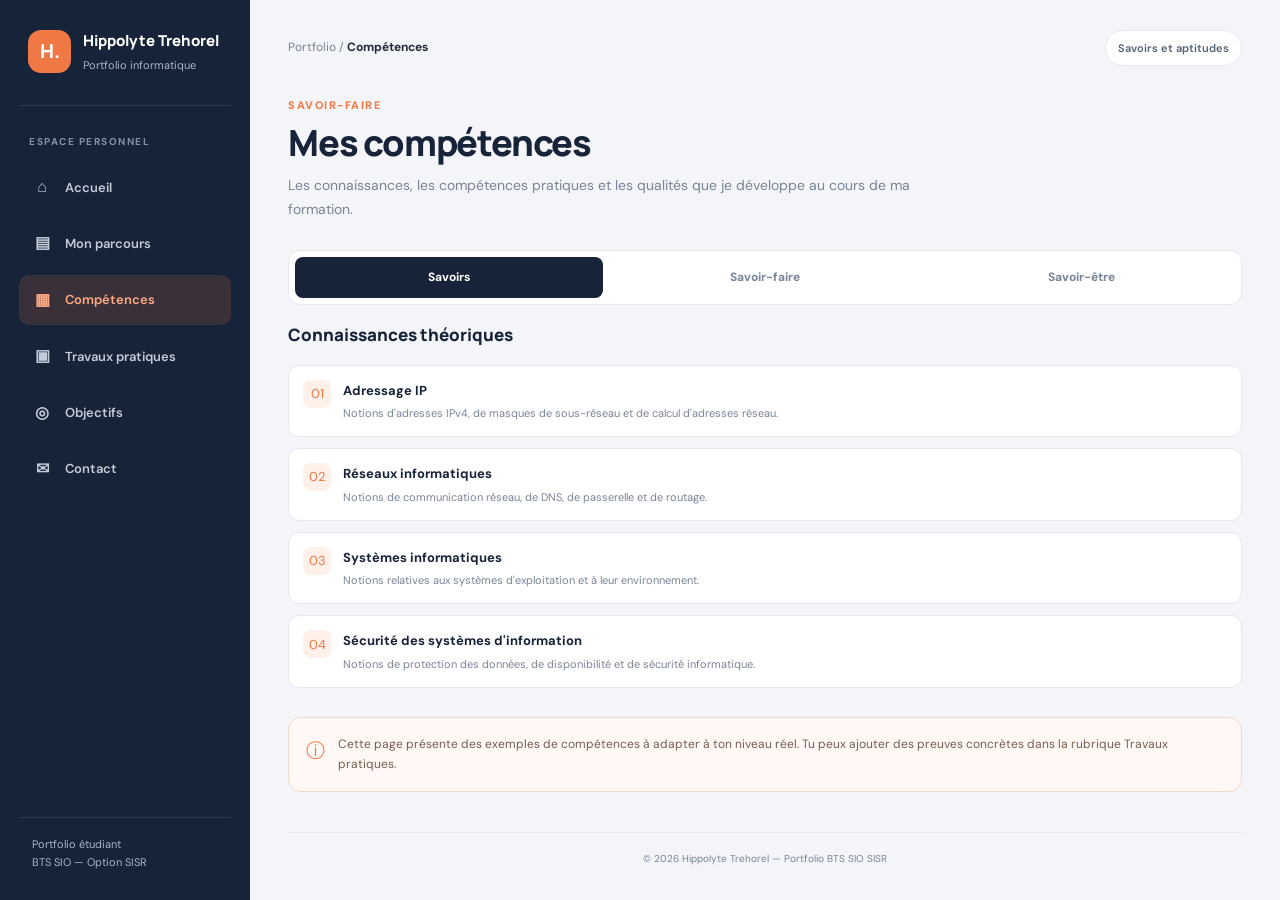
==== commit c193f5e3: "Fix spelling of 'Tréhorel' to 'Trehorel'" ====
--- a/competences.html
+++ b/competences.html
@@ -4,8 +4,8 @@
 <head>
   <meta charset="UTF-8">
   <meta name="viewport" content="width=device-width, initial-scale=1.0">
-  <meta name="description" content="Compétences d'Hippolyte Tréhorel en BTS SIO SISR.">
-  <title>Compétences | Hippolyte Tréhorel</title>
+  <meta name="description" content="Compétences d'Hippolyte Trehorel en BTS SIO SISR.">
+  <title>Compétences | Hippolyte Trehorel</title>
   <link rel="stylesheet" href="style.css">
   <script src="script.js" defer></script>
 </head>
@@ -14,7 +14,7 @@
   <aside class="sidebar">
     <a href="index.html" class="brand">
       <span class="brand-logo">H.</span>
-      <span><span class="brand-name">Hippolyte Tréhorel</span><span class="brand-subtitle">Portfolio informatique</span></span>
+      <span><span class="brand-name">Hippolyte Trehorel</span><span class="brand-subtitle">Portfolio informatique</span></span>
     </a>
     <p class="nav-caption">Espace personnel</p>
     <nav class="sidebar-nav">
@@ -116,7 +116,7 @@
       <p>Cette page présente des exemples de compétences à adapter à ton niveau réel. Tu peux ajouter des preuves concrètes dans la rubrique Travaux pratiques.</p>
     </div>
 
-    <footer class="footer">© <span class="current-year"></span> Hippolyte Tréhorel — Portfolio BTS SIO SISR</footer>
+    <footer class="footer">© <span class="current-year"></span> Hippolyte Trehorel — Portfolio BTS SIO SISR</footer>
   </main>
 </div>
 </body>
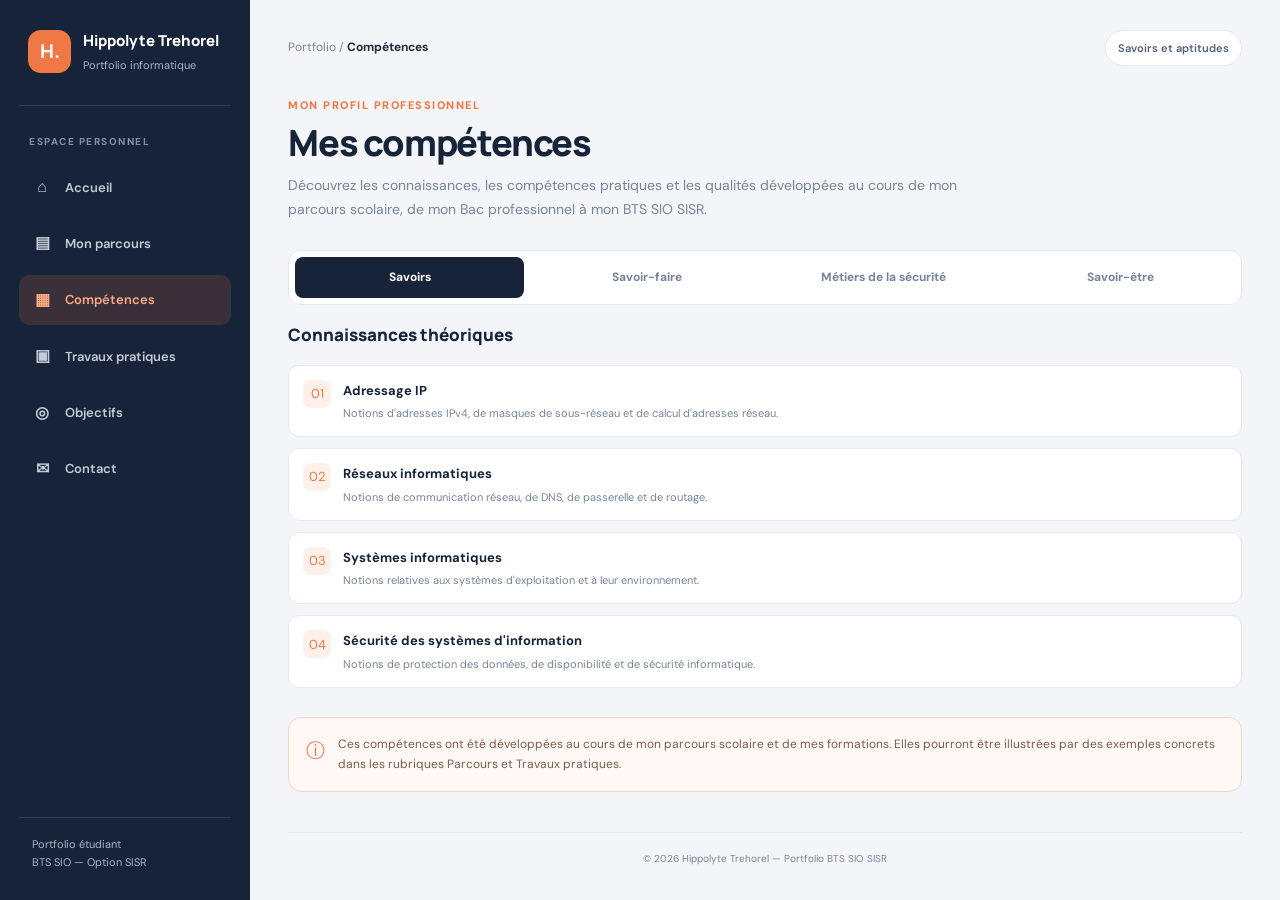
==== commit 93c05555: "Revise competences.html for content and layout improvements Updated the description meta tag and imp" ====
--- a/competences.html
+++ b/competences.html
@@ -4,119 +4,423 @@
 <head>
   <meta charset="UTF-8">
   <meta name="viewport" content="width=device-width, initial-scale=1.0">
-  <meta name="description" content="Compétences d'Hippolyte Trehorel en BTS SIO SISR.">
+  <meta name="description" content="Compétences d'Hippolyte Trehorel en BTS SIO SISR et Bac pro Métiers de la Sécurité.">
   <title>Compétences | Hippolyte Trehorel</title>
   <link rel="stylesheet" href="style.css">
   <script src="script.js" defer></script>
 </head>
+
 <body>
 <div class="app-layout">
+
+  <!-- MENU LATERAL -->
   <aside class="sidebar">
+
     <a href="index.html" class="brand">
       <span class="brand-logo">H.</span>
-      <span><span class="brand-name">Hippolyte Trehorel</span><span class="brand-subtitle">Portfolio informatique</span></span>
+      <span>
+        <span class="brand-name">Hippolyte Trehorel</span>
+        <span class="brand-subtitle">Portfolio informatique</span>
+      </span>
     </a>
+
     <p class="nav-caption">Espace personnel</p>
+
     <nav class="sidebar-nav">
       <a href="index.html"><span class="nav-icon">⌂</span>Accueil</a>
       <a href="parcours.html"><span class="nav-icon">▤</span>Mon parcours</a>
-      <a href="competences.html"><span class="nav-icon">▦</span>Compétences</a>
+      <a href="competences.html" class="active"><span class="nav-icon">▦</span>Compétences</a>
       <a href="travaux.html"><span class="nav-icon">▣</span>Travaux pratiques</a>
       <a href="objectifs.html"><span class="nav-icon">◎</span>Objectifs</a>
       <a href="contact.html"><span class="nav-icon">✉</span>Contact</a>
     </nav>
-    <div class="sidebar-bottom">Portfolio étudiant<br>BTS SIO — Option SISR</div>
+
+    <div class="sidebar-bottom">
+      Portfolio étudiant<br>
+      BTS SIO — Option SISR
+    </div>
+
   </aside>
 
+  <!-- CONTENU PRINCIPAL -->
   <main class="main-content">
+
     <header class="topbar">
       <button class="mobile-menu-button" aria-label="Ouvrir le menu" aria-expanded="false">☰</button>
       <div class="breadcrumb">Portfolio / <strong>Compétences</strong></div>
-      <div class="topbar-right"><span class="status-pill">Savoirs et aptitudes</span></div>
+      <div class="topbar-right">
+        <span class="status-pill">Savoirs et aptitudes</span>
+      </div>
     </header>
 
+    <!-- PRESENTATION -->
     <section class="page-heading reveal">
-      <div class="page-eyebrow">Savoir-faire</div>
+      <div class="page-eyebrow">Mon profil professionnel</div>
       <h1>Mes compétences</h1>
-      <p>Les connaissances, les compétences pratiques et les qualités que je développe au cours de ma formation.</p>
+      <p>
+        Découvrez les connaissances, les compétences pratiques et
+        les qualités développées au cours de mon parcours scolaire,
+        de mon Bac professionnel à mon BTS SIO SISR.
+      </p>
     </section>
 
     <section class="content-section reveal">
+
+      <!-- ONGLETS -->
       <div class="tabs" role="tablist" aria-label="Catégories de compétences">
-        <button class="tab-button active" id="tab-savoirs" type="button" role="tab" aria-selected="true" aria-controls="panel-savoirs" data-target="panel-savoirs">Savoirs</button>
-        <button class="tab-button" id="tab-savoir-faire" type="button" role="tab" aria-selected="false" aria-controls="panel-savoir-faire" data-target="panel-savoir-faire">Savoir-faire</button>
-        <button class="tab-button" id="tab-savoir-etre" type="button" role="tab" aria-selected="false" aria-controls="panel-savoir-etre" data-target="panel-savoir-etre">Savoir-être</button>
+
+        <button class="tab-button active"
+          id="tab-savoirs"
+          type="button"
+          role="tab"
+          aria-selected="true"
+          aria-controls="panel-savoirs"
+          data-target="panel-savoirs">
+          Savoirs
+        </button>
+
+        <button class="tab-button"
+          id="tab-savoir-faire"
+          type="button"
+          role="tab"
+          aria-selected="false"
+          aria-controls="panel-savoir-faire"
+          data-target="panel-savoir-faire">
+          Savoir-faire
+        </button>
+
+        <button class="tab-button"
+          id="tab-securite"
+          type="button"
+          role="tab"
+          aria-selected="false"
+          aria-controls="panel-securite"
+          data-target="panel-securite">
+          Métiers de la sécurité
+        </button>
+
+        <button class="tab-button"
+          id="tab-savoir-etre"
+          type="button"
+          role="tab"
+          aria-selected="false"
+          aria-controls="panel-savoir-etre"
+          data-target="panel-savoir-etre">
+          Savoir-être
+        </button>
+
       </div>
 
-      <section class="tab-panel" id="panel-savoirs" role="tabpanel" aria-labelledby="tab-savoirs">
-        <div class="section-title"><h2>Connaissances théoriques</h2></div>
+      <!-- ONGLET 1 : SAVOIRS -->
+      <section class="tab-panel"
+        id="panel-savoirs"
+        role="tabpanel"
+        aria-labelledby="tab-savoirs">
+
+        <div class="section-title">
+          <h2>Connaissances théoriques</h2>
+        </div>
+
         <div class="skill-list">
+
           <article class="skill-item">
             <span class="skill-check">01</span>
-            <div><strong>Adressage IP</strong><p>Notions d'adresses IPv4, de masques de sous-réseau et de calcul d'adresses réseau.</p></div>
-          </article>
+            <div>
+              <strong>Adressage IP</strong>
+              <p>
+                Notions d'adresses IPv4, de masques de sous-réseau
+                et de calcul d'adresses réseau.
+              </p>
+            </div>
+          </article>
+
           <article class="skill-item">
             <span class="skill-check">02</span>
-            <div><strong>Réseaux informatiques</strong><p>Notions de communication réseau, de DNS, de passerelle et de routage.</p></div>
-          </article>
+            <div>
+              <strong>Réseaux informatiques</strong>
+              <p>
+                Notions de communication réseau, de DNS,
+                de passerelle et de routage.
+              </p>
+            </div>
+          </article>
+
           <article class="skill-item">
             <span class="skill-check">03</span>
-            <div><strong>Systèmes informatiques</strong><p>Notions relatives aux systèmes d'exploitation et à leur environnement.</p></div>
-          </article>
+            <div>
+              <strong>Systèmes informatiques</strong>
+              <p>
+                Notions relatives aux systèmes d'exploitation
+                et à leur environnement.
+              </p>
+            </div>
+          </article>
+
           <article class="skill-item">
             <span class="skill-check">04</span>
-            <div><strong>Sécurité des systèmes d'information</strong><p>Notions de protection des données, de disponibilité et de sécurité informatique.</p></div>
-          </article>
+            <div>
+              <strong>Sécurité des systèmes d'information</strong>
+              <p>
+                Notions de protection des données, de disponibilité
+                et de sécurité informatique.
+              </p>
+            </div>
+          </article>
+
         </div>
       </section>
 
-      <section class="tab-panel" id="panel-savoir-faire" role="tabpanel" aria-labelledby="tab-savoir-faire" hidden>
-        <div class="section-title"><h2>Compétences pratiques</h2></div>
+      <!-- ONGLET 2 : SAVOIR-FAIRE INFORMATIQUE -->
+      <section class="tab-panel"
+        id="panel-savoir-faire"
+        role="tabpanel"
+        aria-labelledby="tab-savoir-faire"
+        hidden>
+
+        <div class="section-title">
+          <h2>Compétences pratiques en informatique</h2>
+        </div>
+
         <div class="skill-list">
+
           <article class="skill-item">
             <span class="skill-check">01</span>
-            <div><strong>Configuration réseau</strong><p>Réaliser des exercices de configuration et de vérification d'adresses IP.</p></div>
-          </article>
+            <div>
+              <strong>Configuration réseau</strong>
+              <p>
+                Réaliser des exercices de configuration
+                et de vérification d'adresses IP.
+              </p>
+            </div>
+          </article>
+
           <article class="skill-item">
             <span class="skill-check">02</span>
-            <div><strong>Utilisation du terminal</strong><p>Utiliser des commandes pour consulter et diagnostiquer une configuration réseau.</p></div>
-          </article>
+            <div>
+              <strong>Utilisation du terminal</strong>
+              <p>
+                Utiliser des commandes pour consulter
+                et diagnostiquer une configuration réseau.
+              </p>
+            </div>
+          </article>
+
           <article class="skill-item">
             <span class="skill-check">03</span>
-            <div><strong>Environnement virtualisé</strong><p>Découvrir l'utilisation de machines virtuelles dans un environnement de formation.</p></div>
-          </article>
+            <div>
+              <strong>Environnement virtualisé</strong>
+              <p>
+                Découvrir l'utilisation de machines virtuelles
+                dans un environnement de formation.
+              </p>
+            </div>
+          </article>
+
         </div>
       </section>
 
-      <section class="tab-panel" id="panel-savoir-etre" role="tabpanel" aria-labelledby="tab-savoir-etre" hidden>
-        <div class="section-title"><h2>Qualités professionnelles</h2></div>
+      <!-- ONGLET 3 : BAC PRO METIERS DE LA SECURITE -->
+      <section class="tab-panel"
+        id="panel-securite"
+        role="tabpanel"
+        aria-labelledby="tab-securite"
+        hidden>
+
+        <div class="section-title">
+          <h2>Compétences professionnelles en sécurité</h2>
+        </div>
+
         <div class="skill-list">
+
           <article class="skill-item">
             <span class="skill-check">01</span>
-            <div><strong>Rigueur</strong><p>Appliquer une méthode de travail organisée et attentive aux détails.</p></div>
-          </article>
+            <div>
+              <strong>Prévention des risques</strong>
+              <p>
+                Identifier les risques et les situations dangereuses
+                afin de contribuer à la prévention des incidents.
+              </p>
+            </div>
+          </article>
+
           <article class="skill-item">
             <span class="skill-check">02</span>
-            <div><strong>Esprit d'équipe</strong><p>Échanger et collaborer avec les autres dans le cadre d'un travail collectif.</p></div>
-          </article>
+            <div>
+              <strong>Surveillance et sécurité</strong>
+              <p>
+                Participer à la surveillance des personnes
+                et des biens dans le respect des consignes.
+              </p>
+            </div>
+          </article>
+
           <article class="skill-item">
             <span class="skill-check">03</span>
-            <div><strong>Adaptabilité</strong><p>S'adapter à de nouvelles situations et à de nouveaux environnements.</p></div>
-          </article>
+            <div>
+              <strong>Application des procédures</strong>
+              <p>
+                Appliquer des consignes et des protocoles
+                adaptés aux différentes situations.
+              </p>
+            </div>
+          </article>
+
           <article class="skill-item">
             <span class="skill-check">04</span>
-            <div><strong>Sens des responsabilités</strong><p>Prendre en compte les consignes et les exigences d'une mission.</p></div>
-          </article>
-        </div>
+            <div>
+              <strong>Secourisme</strong>
+              <p>
+                Connaître les gestes de premiers secours
+                et les conduites à tenir face à une situation d'urgence.
+              </p>
+            </div>
+          </article>
+
+          <article class="skill-item">
+            <span class="skill-check">05</span>
+            <div>
+              <strong>Gestion des situations d'urgence</strong>
+              <p>
+                Analyser une situation, donner l'alerte
+                et appliquer les procédures adaptées.
+              </p>
+            </div>
+          </article>
+
+          <article class="skill-item">
+            <span class="skill-check">06</span>
+            <div>
+              <strong>Communication professionnelle</strong>
+              <p>
+                Transmettre des informations utiles
+                et communiquer avec les différents intervenants.
+              </p>
+            </div>
+          </article>
+
+        </div>
+
+        <div class="section-title">
+          <h2>Diplômes et qualifications associés</h2>
+        </div>
+
+        <div class="skill-list">
+
+          <article class="skill-item">
+            <span class="skill-check">SST</span>
+            <div>
+              <strong>Sauveteur Secouriste du Travail</strong>
+              <p>Formation aux premiers secours en milieu professionnel.</p>
+            </div>
+          </article>
+
+          <article class="skill-item">
+            <span class="skill-check">PSE</span>
+            <div>
+              <strong>PSE1 et PSE2</strong>
+              <p>Formations aux premiers secours en équipe.</p>
+            </div>
+          </article>
+
+          <article class="skill-item">
+            <span class="skill-check">SSI</span>
+            <div>
+              <strong>SSIAP 1</strong>
+              <p>Service de sécurité incendie et d'assistance à personnes.</p>
+            </div>
+          </article>
+
+          <article class="skill-item">
+            <span class="skill-check">SUAP</span>
+            <div>
+              <strong>SUAP</strong>
+              <p>Secours d'urgence aux personnes.</p>
+            </div>
+          </article>
+
+        </div>
+
       </section>
+
+      <!-- ONGLET 4 : SAVOIR-ETRE -->
+      <section class="tab-panel"
+        id="panel-savoir-etre"
+        role="tabpanel"
+        aria-labelledby="tab-savoir-etre"
+        hidden>
+
+        <div class="section-title">
+          <h2>Qualités professionnelles</h2>
+        </div>
+
+        <div class="skill-list">
+
+          <article class="skill-item">
+            <span class="skill-check">01</span>
+            <div>
+              <strong>Rigueur</strong>
+              <p>
+                Appliquer une méthode de travail organisée
+                et attentive aux détails.
+              </p>
+            </div>
+          </article>
+
+          <article class="skill-item">
+            <span class="skill-check">02</span>
+            <div>
+              <strong>Esprit d'équipe</strong>
+              <p>
+                Échanger et collaborer avec les autres
+                dans le cadre d'un travail collectif.
+              </p>
+            </div>
+          </article>
+
+          <article class="skill-item">
+            <span class="skill-check">03</span>
+            <div>
+              <strong>Adaptabilité</strong>
+              <p>
+                S'adapter à de nouvelles situations
+                et à de nouveaux environnements.
+              </p>
+            </div>
+          </article>
+
+          <article class="skill-item">
+            <span class="skill-check">04</span>
+            <div>
+              <strong>Sens des responsabilités</strong>
+              <p>
+                Prendre en compte les consignes
+                et les exigences d'une mission.
+              </p>
+            </div>
+          </article>
+
+        </div>
+      </section>
+
     </section>
 
+    <!-- INFORMATION -->
     <div class="info-banner content-section reveal">
       <span class="info-banner-icon">ⓘ</span>
-      <p>Cette page présente des exemples de compétences à adapter à ton niveau réel. Tu peux ajouter des preuves concrètes dans la rubrique Travaux pratiques.</p>
+      <p>
+        Ces compétences ont été développées au cours de mon parcours
+        scolaire et de mes formations. Elles pourront être illustrées
+        par des exemples concrets dans les rubriques Parcours
+        et Travaux pratiques.
+      </p>
     </div>
 
-    <footer class="footer">© <span class="current-year"></span> Hippolyte Trehorel — Portfolio BTS SIO SISR</footer>
+    <!-- PIED DE PAGE -->
+    <footer class="footer">
+      © <span class="current-year"></span>
+      Hippolyte Trehorel — Portfolio BTS SIO SISR
+    </footer>
+
   </main>
 </div>
 </body>
